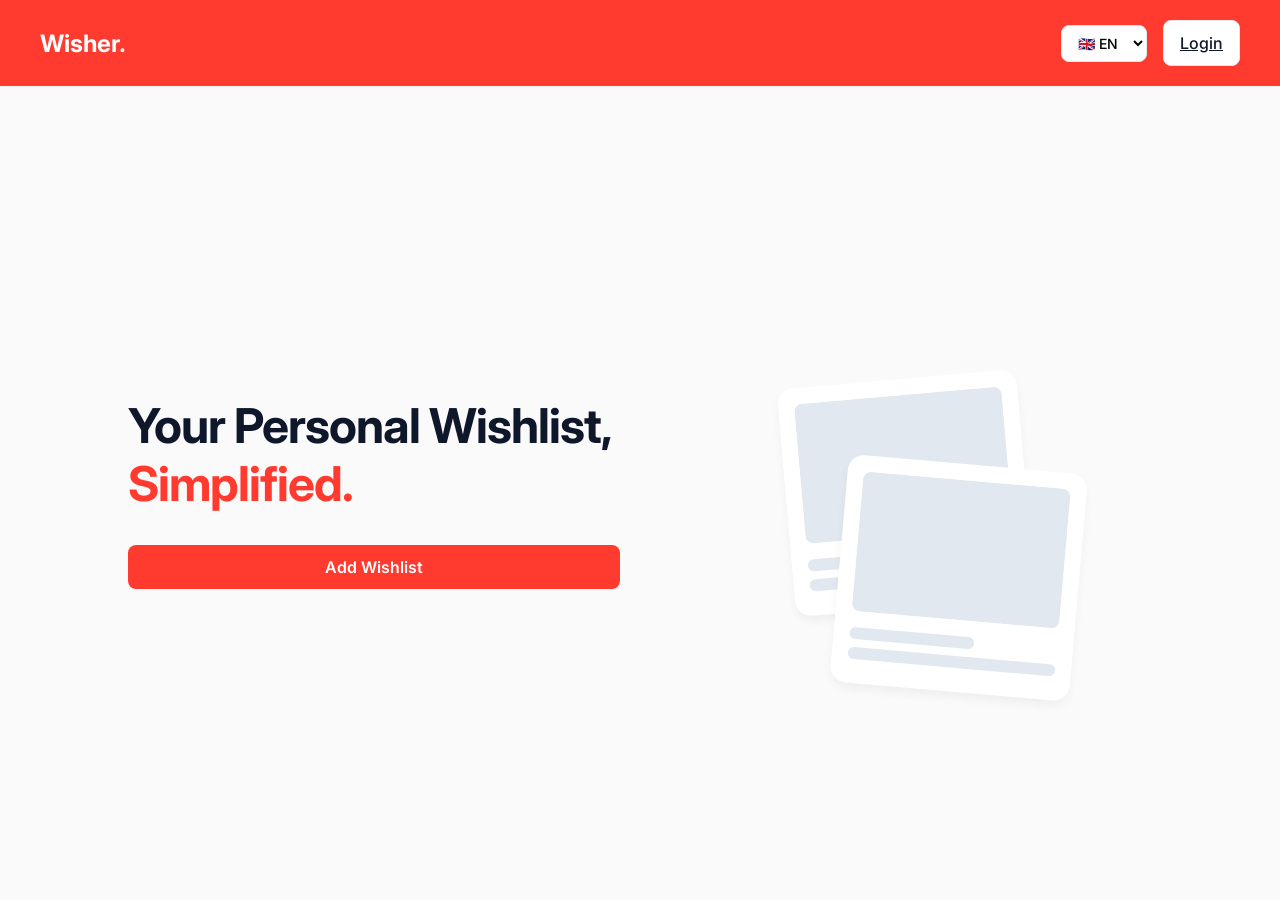
==== index.html @ 6ade24e8 "commit" ====
<!DOCTYPE html>
<html lang="en">
<head>
    <meta charset="UTF-8">
    <meta name="viewport" content="width=device-width, initial-scale=1.0">
    <title>Wisher - Your Personal Wishlist</title>
    <link rel="stylesheet" href="css/style.css">
    <link href="https://fonts.googleapis.com/css2?family=Inter:wght@400;500;600;700&display=swap" rel="stylesheet">
</head>
<body class="landing-body">
    <nav class="navbar main-navbar">
        <div class="brand">
            <h2 class="brand-text">Wisher<span class="dot">.</span></h2>
        </div>
        <div class="nav-actions">
            <select class="lang-select" onchange="changeLang(this.value)">
                <option value="en">🇬🇧 EN</option>
                <option value="id">🇮🇩 ID</option>
            </select>
            <a href="auth.html" class="secondary-btn login-nav-btn" data-i18n="login">Login</a>
        </div>
    </nav>

    <header class="hero">
        <div class="hero-content">
            <h1 data-i18n="hero_title">Your Personal Wishlist, <br><span class="highlight">Simplified.</span></h1>
            <button class="primary-btn cta-btn" onclick="handleCta()" data-i18n="add_wishlist">Add Wishlist</button>
        </div>
        <div class="hero-visual">
            <div class="mockup-card">
                <div class="mockup-img"></div>
                <div class="mockup-text">
                    <div class="line short"></div>
                    <div class="line long"></div>
                </div>
            </div>
            <div class="mockup-card float">
                <div class="mockup-img alt"></div>
                <div class="mockup-text">
                    <div class="line short"></div>
                    <div class="line long"></div>
                </div>
            </div>
        </div>
    </header>

    <script>
        const i18n = {
            en: {
                login: "Login",
                hero_title: "Your Personal Wishlist, <br><span class='highlight'>Simplified.</span>",
                add_wishlist: "Add Wishlist"
            },
            id: {
                login: "Masuk",
                hero_title: "Wishlist Personal Anda, <br><span class='highlight'>Lebih Mudah.</span>",
                add_wishlist: "Tambah Wishlist"
            }
        };

        function changeLang(lang) {
            localStorage.setItem('wisher_lang', lang);
            document.querySelector('.lang-select').value = lang;
            document.querySelectorAll('[data-i18n]').forEach(el => {
                const key = el.getAttribute('data-i18n');
                if (i18n[lang] && i18n[lang][key]) {
                    el.innerHTML = i18n[lang][key];
                }
            });
        }

        window.onload = () => {
            const savedLang = localStorage.getItem('wisher_lang') || 'en';
            changeLang(savedLang);
        };

        function handleCta() {
            if (localStorage.getItem('isLoggedIn') === 'true') {
                window.location.href = 'dashboard.html';
            } else {
                window.location.href = 'auth.html';
            }
        }
    </script>
</body>
</html>
---- css/style.css ----
/* --- VARIABLES & RESET --- */
:root {
    --bg-white: #ffffff;
    --bg-light: #fafafb;
    --primary-red: #ff3b30;
    --primary-red-hover: #d62d24;
    --text-dark: #0f172a;
    --text-gray: #64748b;
    --border-color: #e2e8f0;
    --shadow-sm: 0 1px 3px rgba(0,0,0,0.04);
    --shadow-md: 0 6px 12px -2px rgba(0,0,0,0.06);
    --shadow-hover: 0 12px 20px -4px rgba(255, 59, 48, 0.2);
    --transition: all 0.3s cubic-bezier(0.4, 0, 0.2, 1);
}

* {
    margin: 0;
    padding: 0;
    box-sizing: border-box;
    font-family: 'Inter', sans-serif;
}

body { background-color: var(--bg-light); color: var(--text-dark); display: flex; flex-direction: column; min-height: 100vh; }

/* --- NAVBAR (Landing) --- */
.main-navbar {
    display: flex;
    justify-content: space-between;
    align-items: center;
    padding: 20px 40px;
    background: var(--primary-red);
    border-bottom: none;
    box-shadow: var(--shadow-sm);
}
.main-navbar .brand-text { font-size: 24px; font-weight: 700; color: var(--bg-white); }
.main-navbar .brand-text .dot { color: #ffebee; }
.nav-actions { display: flex; align-items: center; gap: 16px; }

/* Language Select Setup */
.lang-select {
    padding: 8px 12px;
    border: 1px solid var(--border-color);
    border-radius: 8px;
    background: var(--bg-white);
    font-size: 14px;
    font-weight: 500;
    cursor: pointer;
    outline: none;
    transition: var(--transition);
}
.lang-select:hover { border-color: var(--text-gray); }

/* Buttons inside Red Navbar */
.login-nav-btn {
    background-color: var(--bg-white);
    color: var(--primary-red);
    border: 1px solid var(--bg-white);
}
.login-nav-btn:hover {
    background-color: transparent;
    color: var(--bg-white);
    border-color: var(--bg-white);
    box-shadow: none;
}

/* --- LANDING PAGE HERO --- */
.hero {
    flex: 1;
    display: flex;
    align-items: center;
    justify-content: space-between;
    padding: 60px 10%;
    gap: 40px;
}
.hero-content { flex: 1; max-width: 500px; }
.hero h1 { font-size: 48px; line-height: 1.2; margin-bottom: 32px; color: var(--text-dark); letter-spacing: -1px; }
.hero .highlight { color: var(--primary-red); }
.cta-btn { width: auto; padding: 14px 32px; font-size: 16px; }

.hero-visual {
    flex: 1;
    position: relative;
    display: flex;
    justify-content: center;
    align-items: center;
    height: 400px;
}
.mockup-card {
    background: var(--bg-white);
    padding: 16px;
    border-radius: 16px;
    box-shadow: var(--shadow-md);
    width: 240px;
    position: absolute;
    z-index: 2;
    transform: rotate(-5deg);
    transition: var(--transition);
}
.mockup-card:hover { transform: rotate(0) scale(1.05); z-index: 4; }
.mockup-card.float { z-index: 3; transform: rotate(5deg) translate(60px, 80px); }
.mockup-card.float:hover { transform: rotate(0) scale(1.05) translate(60px, 80px); z-index: 4; }
.mockup-img { width: 100%; height: 140px; border-radius: 8px; background: var(--border-color) url('https://images.unsplash.com/photo-1542291026-7eec264c27ff?w=400') center/cover; }
.mockup-img.alt { background-image: url('https://images.unsplash.com/photo-1505740420928-5e560c06d30e?w=400'); }
.mockup-text { margin-top: 16px; }
.mockup-text .line { height: 12px; border-radius: 6px; background: var(--border-color); margin-bottom: 8px; }
.mockup-text .line.short { width: 60%; }
.mockup-text .line.long { width: 100%; }

/* --- BUTTONS & INPUTS ALIGNMENT --- */
.primary-btn {
    width: 100%;
    padding: 12px 16px;
    background-color: var(--primary-red);
    color: var(--bg-white);
    border: none;
    border-radius: 8px;
    font-weight: 600;
    cursor: pointer;
    transition: var(--transition);
    display: flex;
    justify-content: center;
    align-items: center;
}
.primary-btn:hover { background-color: var(--primary-red-hover); transform: translateY(-2px); box-shadow: var(--shadow-hover); }

.secondary-btn {
    padding: 12px 16px;
    background-color: var(--bg-white);
    color: var(--text-dark);
    border: 1px solid var(--border-color);
    border-radius: 8px;
    font-weight: 500;
    cursor: pointer;
    transition: var(--transition);
    display: flex;
    justify-content: center;
    align-items: center;
}
.secondary-btn:hover { border-color: var(--primary-red); color: var(--primary-red); box-shadow: var(--shadow-sm); }

.input-group { margin-bottom: 16px; width: 100%; }
.input-group label { display: block; font-size: 14px; font-weight: 500; margin-bottom: 6px; color: var(--text-dark); }
.input-group input, .input-group select {
    width: 100%;
    padding: 12px;
    border: 1px solid var(--border-color);
    border-radius: 8px;
    outline: none;
    transition: var(--transition);
    background: var(--bg-white);
    font-size: 14px;
}
.input-group input:focus, .input-group select:focus { border-color: var(--primary-red); box-shadow: 0 0 0 3px rgba(255, 59, 48, 0.1); }
.input-row { display: flex; gap: 12px; align-items: flex-end; }

.password-wrapper { position: relative; display: flex; align-items: center; width: 100%; }
.password-wrapper input { padding-right: 40px; width: 100%; }
.toggle-password { position: absolute; right: 12px; cursor: pointer; color: var(--text-gray); display: flex; align-items: center; transition: var(--transition); }
.toggle-password:hover { color: var(--primary-red); }
.error-text { display: none; color: var(--primary-red); font-size: 12px; margin-top: 6px; }
.error-text.active { display: block; animation: fadeIn 0.3s ease; }

/* --- AUTH PAGES --- */
.auth-body { display: flex; justify-content: center; align-items: center; height: 100vh; position: relative; }
.lang-switcher-auth { position: absolute; top: 24px; right: 24px; }
.auth-container {
    background: var(--bg-white);
    padding: 40px;
    border-radius: 16px;
    box-shadow: var(--shadow-md);
    width: 100%;
    max-width: 400px;
    position: relative;
}
.auth-form { display: none; }
.auth-form.active { display: block; animation: fadeIn 0.4s ease forwards; }
@keyframes fadeIn { from { opacity: 0; transform: translateY(10px); } to { opacity: 1; transform: translateY(0); } }

.auth-header { text-align: center; margin-bottom: 24px; }
.auth-header h2 { font-size: 24px; color: var(--text-dark); }

.toggle-text { text-align: center; margin-top: 24px; font-size: 14px; color: var(--text-gray); }
.action-link { color: var(--primary-red); font-weight: 600; cursor: pointer; transition: var(--transition); text-decoration: none; }
.action-link:hover { color: var(--primary-red-hover); } /* Removed underline */

/* --- DASHBOARD LAYOUT --- */
.dashboard-body { display: flex; flex-direction: row; height: 100vh; overflow: hidden; }

/* Sidebar */
.sidebar {
    width: 260px;
    background-color: var(--bg-white);
    border-right: 1px solid var(--border-color);
    padding: 24px;
    display: flex;
    flex-direction: column;
}
.flex-grow { flex: 1; overflow-y: auto; }
.new-list-btn { margin-bottom: 30px; }
.menu-label { font-size: 12px; color: var(--text-gray); font-weight: 600; margin-bottom: 12px; letter-spacing: 0.5px; }
#wishlist-menu { list-style: none; }
#wishlist-menu li {
    padding: 10px 12px;
    margin-bottom: 8px;
    border-radius: 8px;
    color: var(--text-gray);
    cursor: pointer;
    font-weight: 500;
    transition: var(--transition);
}
#wishlist-menu li:hover { background-color: var(--bg-light); color: var(--text-dark); padding-left: 16px; }
#wishlist-menu li.active { background-color: rgba(255, 59, 48, 0.08); color: var(--primary-red); }

/* Sidebar Profile Dropdown */
.sidebar-profile {
    margin-top: auto;
    padding-top: 16px;
    border-top: 1px solid var(--border-color);
    position: relative;
}
.profile-trigger {
    display: flex;
    align-items: center;
    gap: 12px;
    cursor: pointer;
    padding: 8px;
    border-radius: 8px;
    transition: var(--transition);
}
.profile-trigger:hover { background: var(--bg-light); }
.profile-trigger img { width: 36px; height: 36px; border-radius: 50%; border: 2px solid transparent; }
.profile-name { font-weight: 600; font-size: 14px; color: var(--text-dark); overflow: hidden; text-overflow: ellipsis; }
.profile-dropdown {
    position: absolute;
    bottom: 100%;
    left: 0;
    width: 100%;
    background: var(--bg-white);
    border: 1px solid var(--border-color);
    border-radius: 8px;
    box-shadow: var(--shadow-md);
    margin-bottom: 8px;
    display: none;
    flex-direction: column;
    overflow: hidden;
    z-index: 10;
}
.profile-dropdown.show { display: flex; animation: fadeIn 0.2s ease; }
.profile-dropdown button {
    padding: 12px 16px;
    background: none;
    border: none;
    text-align: left;
    font-size: 14px;
    font-weight: 500;
    cursor: pointer;
    color: var(--text-dark);
    transition: var(--transition);
}
.profile-dropdown button:hover { background: var(--bg-light); }
.profile-dropdown button.text-red { color: var(--primary-red); }

/* Main Content */
.main-content {
    flex: 1;
    display: flex;
    flex-direction: column;
    background-color: var(--bg-light);
    overflow-y: auto;
}
.top-nav {
    display: flex;
    justify-content: space-between;
    align-items: center;
    padding: 24px 40px;
    background: var(--bg-light);
}

.board-actions { padding: 0 40px; display: flex; gap: 12px; margin-bottom: 24px; align-items: center; }

.board-content { padding: 0 40px 40px; }
.collection-title { font-size: 18px; margin-bottom: 16px; color: var(--text-dark); display: flex; align-items: center; justify-content: space-between; padding: 12px; border-radius: 8px; transition: var(--transition); }
.collection-title span { font-size: 14px; color: var(--text-gray); font-weight: 400; }

.empty-suggestion {
    width: 100%; padding: 40px; border: 2px dashed rgba(255, 59, 48, 0.5);
    background: rgba(255, 59, 48, 0.05); border-radius: 12px; text-align: center;
    color: rgba(15, 23, 42, 0.7); font-weight: 600; cursor: pointer; transition: var(--transition);
}
.empty-suggestion:hover { background: rgba(255, 59, 48, 0.1); border-color: var(--primary-red); color: var(--primary-red); }

/* Item Card */
.items-grid {
    display: grid;
    grid-template-columns: repeat(auto-fill, minmax(220px, 1fr));
    gap: 24px;
    margin-bottom: 32px;
    min-height: 100px; /* Allow drop area when empty */
}
.item-card {
    background: var(--bg-white); border-radius: 12px; overflow: hidden;
    box-shadow: var(--shadow-sm); transition: var(--transition);
    border: 1px solid var(--border-color); cursor: grab;
}
.item-card:active { cursor: grabbing; }
.item-card:hover { transform: translateY(-4px); box-shadow: var(--shadow-md); border-color: rgba(255, 59, 48, 0.3); }
.item-img { height: 160px; background-size: cover; background-position: center; background-color: var(--border-color); pointer-events: none; }
.item-details { padding: 16px; pointer-events: none; }
.item-details h4 { font-size: 16px; margin-bottom: 8px; color: var(--text-dark); }
.item-price { font-weight: 600; color: var(--primary-red); margin-bottom: 16px; }
.item-link { display: inline-block; font-size: 14px; color: var(--text-gray); text-decoration: none; font-weight: 500; transition: var(--transition); pointer-events: auto; }
.item-link:hover { color: var(--primary-red); }

/* Drag and Drop Visuals */
.dragging { opacity: 0.5; transform: scale(0.95); }
.drag-over-collection { background-color: rgba(255, 59, 48, 0.1); border: 2px dashed var(--primary-red); }
.drag-over-grid { border: 2px dashed var(--primary-red); border-radius: 12px; background: rgba(255, 59, 48, 0.05); }

/* --- MODALS --- */
.modal-overlay {
    position: fixed; top: 0; left: 0; right: 0; bottom: 0;
    background: rgba(15, 23, 42, 0.6); backdrop-filter: blur(4px);
    display: flex; justify-content: center; align-items: center;
    opacity: 0; pointer-events: none; transition: var(--transition); z-index: 1000;
}
.modal-overlay.active { opacity: 1; pointer-events: auto; }
.modal-content {
    background: var(--bg-white); width: 100%; max-width: 500px;
    border-radius: 16px; transform: translateY(20px) scale(0.95);
    transition: var(--transition); box-shadow: 0 20px 25px -5px rgba(0,0,0,0.1);
}
.collection-modal { max-width: 400px; }
.modal-overlay.active .modal-content { transform: translateY(0) scale(1); }
.modal-header { display: flex; justify-content: space-between; align-items: center; padding: 20px 24px; border-bottom: 1px solid var(--border-color); }
.close-btn { font-size: 24px; cursor: pointer; color: var(--text-gray); transition: var(--transition); line-height: 1; }
.close-btn:hover { color: var(--primary-red); transform: rotate(90deg); }
.modal-body { padding: 24px; max-height: 60vh; overflow-y: auto; }
.info-text { font-size: 13px; color: var(--text-gray); margin-bottom: 20px; line-height: 1.5; }
.modal-footer { padding: 20px 24px; border-top: 1px solid var(--border-color); }
.image-preview { width: 100%; height: 120px; object-fit: cover; border-radius: 8px; margin-bottom: 16px; border: 1px solid var(--border-color); }
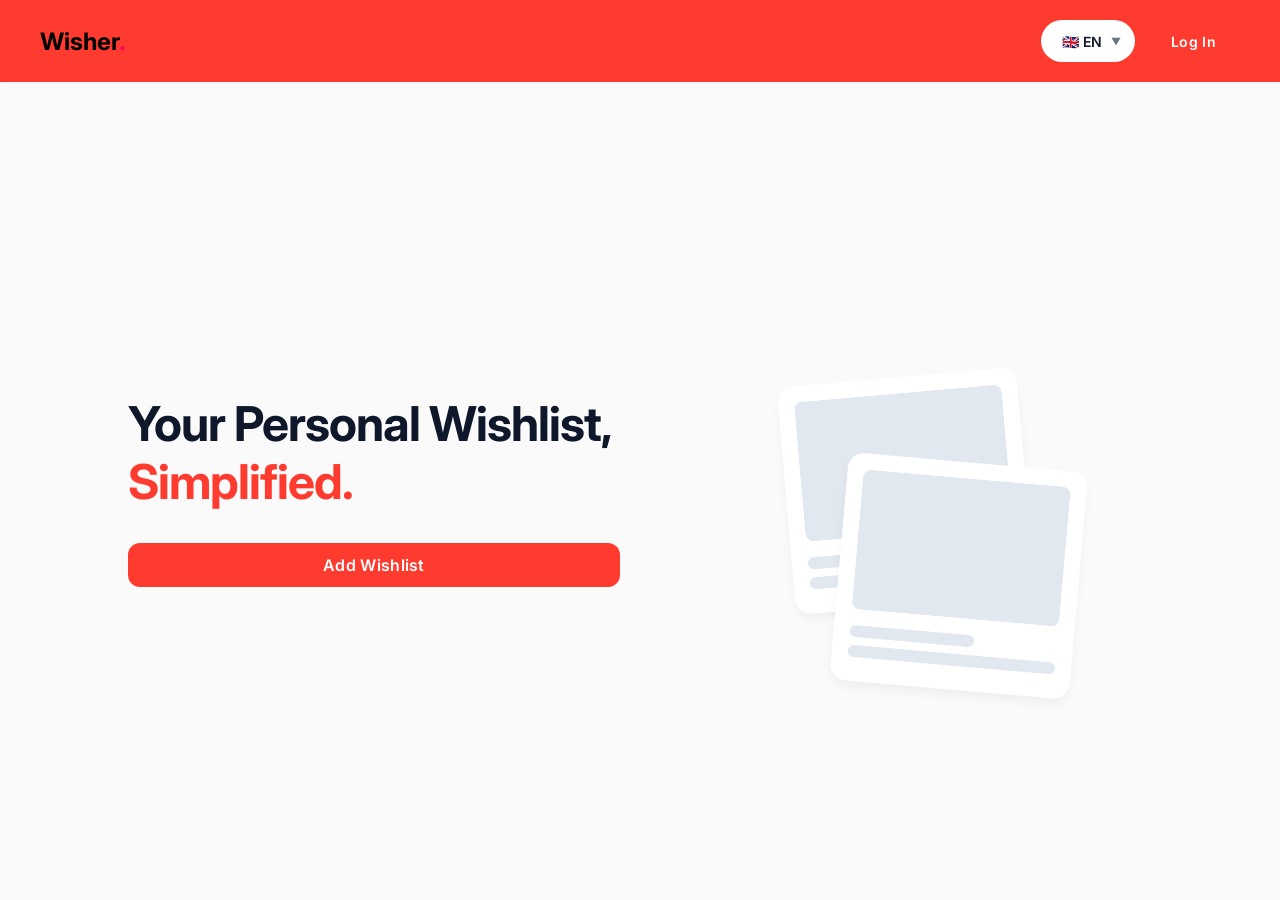
==== commit 3204eb4b: "commit" ====
--- a/index.html
+++ b/index.html
@@ -10,14 +10,16 @@
 <body class="landing-body">
     <nav class="navbar main-navbar">
         <div class="brand">
-            <h2 class="brand-text">Wisher<span class="dot">.</span></h2>
+            <h2 class="brand-text">Wisher<span class="dot highlight-dot">.</span></h2>
         </div>
         <div class="nav-actions">
-            <select class="lang-select" onchange="changeLang(this.value)">
-                <option value="en">🇬🇧 EN</option>
-                <option value="id">🇮🇩 ID</option>
-            </select>
-            <a href="auth.html" class="secondary-btn login-nav-btn" data-i18n="login">Login</a>
+            <div class="custom-select-wrapper">
+                <select class="lang-select" onchange="changeLang(this.value)">
+                    <option value="en">🇬🇧 EN</option>
+                    <option value="id">🇮🇩 ID</option>
+                </select>
+            </div>
+            <a href="auth.html" class="primary-btn login-nav-btn" data-i18n="login">Log In</a>
         </div>
     </nav>
 
@@ -47,7 +49,7 @@
     <script>
         const i18n = {
             en: {
-                login: "Login",
+                login: "Log In",
                 hero_title: "Your Personal Wishlist, <br><span class='highlight'>Simplified.</span>",
                 add_wishlist: "Add Wishlist"
             },
--- a/css/style.css
+++ b/css/style.css
@@ -22,6 +22,11 @@
 
 body { background-color: var(--bg-light); color: var(--text-dark); display: flex; flex-direction: column; min-height: 100vh; }
 
+/* Menghilangkan garis bawah pada semua elemen */
+button, a, .action-link, .item-link, .secondary-btn, .primary-btn { 
+    text-decoration: none !important; 
+}
+
 /* --- NAVBAR (Landing) --- */
 .main-navbar {
     display: flex;
@@ -32,69 +37,78 @@
     border-bottom: none;
     box-shadow: var(--shadow-sm);
 }
-.main-navbar .brand-text { font-size: 24px; font-weight: 700; color: var(--bg-white); }
-.main-navbar .brand-text .dot { color: #ffebee; }
-.nav-actions { display: flex; align-items: center; gap: 16px; }
-
-/* Language Select Setup */
+
+/* Kustomisasi Teks Visual Logo */
+.main-navbar .brand-text { font-size: 24px; font-weight: 700; color: #000000 !important; }
+.main-navbar .brand-text .highlight-dot { 
+    color: #ff0055 !important; /* Merah terang yang kontras */
+    text-shadow: 0 0 6px rgba(255, 0, 85, 0.5); 
+}
+
+/* Penyelarasan UI Button Navbar */
+.nav-actions { display: flex; align-items: center; gap: 12px; }
+
+.custom-select-wrapper {
+    position: relative;
+    display: inline-flex;
+}
+.lang-select, .login-nav-btn {
+    height: 42px;
+    padding: 0 20px;
+    border-radius: 50px; /* Sudut melengkung modern (pill shape) */
+    font-size: 14px;
+    font-weight: 600;
+    display: inline-flex;
+    align-items: center;
+    justify-content: center;
+    box-sizing: border-box;
+    transition: var(--transition);
+}
 .lang-select {
-    padding: 8px 12px;
-    border: 1px solid var(--border-color);
-    border-radius: 8px;
-    background: var(--bg-white);
-    font-size: 14px;
-    font-weight: 500;
+    appearance: none;
+    background-color: var(--bg-white);
+    border: 1px solid transparent;
+    color: var(--text-dark);
     cursor: pointer;
-    outline: none;
-    transition: var(--transition);
-}
-.lang-select:hover { border-color: var(--text-gray); }
-
-/* Buttons inside Red Navbar */
+    padding-right: 32px;
+}
+.custom-select-wrapper::after {
+    content: '▼';
+    font-size: 10px;
+    position: absolute;
+    right: 14px;
+    top: 50%;
+    transform: translateY(-50%);
+    pointer-events: none;
+    color: var(--text-gray);
+}
+.lang-select:hover { box-shadow: var(--shadow-sm); }
+
 .login-nav-btn {
+    background-color: var(--text-dark);
+    color: var(--bg-white);
+    border: 1px solid var(--text-dark);
+}
+.login-nav-btn:hover {
     background-color: var(--bg-white);
     color: var(--primary-red);
-    border: 1px solid var(--bg-white);
-}
-.login-nav-btn:hover {
-    background-color: transparent;
-    color: var(--bg-white);
     border-color: var(--bg-white);
-    box-shadow: none;
+    transform: translateY(-2px);
+    box-shadow: var(--shadow-md);
 }
 
 /* --- LANDING PAGE HERO --- */
-.hero {
-    flex: 1;
-    display: flex;
-    align-items: center;
-    justify-content: space-between;
-    padding: 60px 10%;
-    gap: 40px;
-}
+.hero { flex: 1; display: flex; align-items: center; justify-content: space-between; padding: 60px 10%; gap: 40px; }
 .hero-content { flex: 1; max-width: 500px; }
 .hero h1 { font-size: 48px; line-height: 1.2; margin-bottom: 32px; color: var(--text-dark); letter-spacing: -1px; }
 .hero .highlight { color: var(--primary-red); }
-.cta-btn { width: auto; padding: 14px 32px; font-size: 16px; }
-
-.hero-visual {
-    flex: 1;
-    position: relative;
-    display: flex;
-    justify-content: center;
-    align-items: center;
-    height: 400px;
-}
+.cta-btn { width: auto; font-size: 16px; padding: 14px 32px; }
+
+.hero-visual { flex: 1; position: relative; display: flex; justify-content: center; align-items: center; height: 400px; }
 .mockup-card {
-    background: var(--bg-white);
-    padding: 16px;
-    border-radius: 16px;
-    box-shadow: var(--shadow-md);
-    width: 240px;
-    position: absolute;
-    z-index: 2;
-    transform: rotate(-5deg);
-    transition: var(--transition);
+    background: var(--bg-white); padding: 16px; border-radius: 16px;
+    box-shadow: var(--shadow-md); width: 240px; position: absolute;
+    z-index: 2; transform: rotate(-5deg); transition: var(--transition);
 }
 .mockup-card:hover { transform: rotate(0) scale(1.05); z-index: 4; }
 .mockup-card.float { z-index: 3; transform: rotate(5deg) translate(60px, 80px); }
@@ -106,49 +120,25 @@
 .mockup-text .line.short { width: 60%; }
 .mockup-text .line.long { width: 100%; }
 
-/* --- BUTTONS & INPUTS ALIGNMENT --- */
-.primary-btn {
-    width: 100%;
-    padding: 12px 16px;
-    background-color: var(--primary-red);
-    color: var(--bg-white);
-    border: none;
-    border-radius: 8px;
-    font-weight: 600;
-    cursor: pointer;
-    transition: var(--transition);
-    display: flex;
-    justify-content: center;
-    align-items: center;
-}
+/* --- BUTTONS AESTHETICS --- */
+.primary-btn, .secondary-btn {
+    width: 100%; padding: 12px 24px; border-radius: 12px;
+    font-weight: 600; cursor: pointer; transition: var(--transition);
+    display: inline-flex; justify-content: center; align-items: center;
+    letter-spacing: 0.3px; border: none;
+}
+.primary-btn { background-color: var(--primary-red); color: var(--bg-white); }
 .primary-btn:hover { background-color: var(--primary-red-hover); transform: translateY(-2px); box-shadow: var(--shadow-hover); }
-
-.secondary-btn {
-    padding: 12px 16px;
-    background-color: var(--bg-white);
-    color: var(--text-dark);
-    border: 1px solid var(--border-color);
-    border-radius: 8px;
-    font-weight: 500;
-    cursor: pointer;
-    transition: var(--transition);
-    display: flex;
-    justify-content: center;
-    align-items: center;
-}
+.secondary-btn { background-color: var(--bg-white); color: var(--text-dark); border: 1px solid var(--border-color); }
 .secondary-btn:hover { border-color: var(--primary-red); color: var(--primary-red); box-shadow: var(--shadow-sm); }
 
+/* Auth & Input Styling */
 .input-group { margin-bottom: 16px; width: 100%; }
 .input-group label { display: block; font-size: 14px; font-weight: 500; margin-bottom: 6px; color: var(--text-dark); }
 .input-group input, .input-group select {
-    width: 100%;
-    padding: 12px;
-    border: 1px solid var(--border-color);
-    border-radius: 8px;
-    outline: none;
-    transition: var(--transition);
-    background: var(--bg-white);
-    font-size: 14px;
+    width: 100%; padding: 12px; border: 1px solid var(--border-color);
+    border-radius: 12px; outline: none; transition: var(--transition);
+    background: var(--bg-white); font-size: 14px;
 }
 .input-group input:focus, .input-group select:focus { border-color: var(--primary-red); box-shadow: 0 0 0 3px rgba(255, 59, 48, 0.1); }
 .input-row { display: flex; gap: 12px; align-items: flex-end; }
@@ -160,161 +150,83 @@
 .error-text { display: none; color: var(--primary-red); font-size: 12px; margin-top: 6px; }
 .error-text.active { display: block; animation: fadeIn 0.3s ease; }
 
-/* --- AUTH PAGES --- */
-.auth-body { display: flex; justify-content: center; align-items: center; height: 100vh; position: relative; }
-.lang-switcher-auth { position: absolute; top: 24px; right: 24px; }
-.auth-container {
-    background: var(--bg-white);
-    padding: 40px;
-    border-radius: 16px;
-    box-shadow: var(--shadow-md);
-    width: 100%;
-    max-width: 400px;
-    position: relative;
-}
-.auth-form { display: none; }
-.auth-form.active { display: block; animation: fadeIn 0.4s ease forwards; }
-@keyframes fadeIn { from { opacity: 0; transform: translateY(10px); } to { opacity: 1; transform: translateY(0); } }
-
-.auth-header { text-align: center; margin-bottom: 24px; }
-.auth-header h2 { font-size: 24px; color: var(--text-dark); }
-
-.toggle-text { text-align: center; margin-top: 24px; font-size: 14px; color: var(--text-gray); }
-.action-link { color: var(--primary-red); font-weight: 600; cursor: pointer; transition: var(--transition); text-decoration: none; }
-.action-link:hover { color: var(--primary-red-hover); } /* Removed underline */
-
 /* --- DASHBOARD LAYOUT --- */
 .dashboard-body { display: flex; flex-direction: row; height: 100vh; overflow: hidden; }
 
 /* Sidebar */
-.sidebar {
-    width: 260px;
-    background-color: var(--bg-white);
-    border-right: 1px solid var(--border-color);
-    padding: 24px;
-    display: flex;
-    flex-direction: column;
-}
-.flex-grow { flex: 1; overflow-y: auto; }
-.new-list-btn { margin-bottom: 30px; }
-.menu-label { font-size: 12px; color: var(--text-gray); font-weight: 600; margin-bottom: 12px; letter-spacing: 0.5px; }
-#wishlist-menu { list-style: none; }
-#wishlist-menu li {
-    padding: 10px 12px;
-    margin-bottom: 8px;
-    border-radius: 8px;
-    color: var(--text-gray);
-    cursor: pointer;
-    font-weight: 500;
-    transition: var(--transition);
-}
-#wishlist-menu li:hover { background-color: var(--bg-light); color: var(--text-dark); padding-left: 16px; }
-#wishlist-menu li.active { background-color: rgba(255, 59, 48, 0.08); color: var(--primary-red); }
+.sidebar { width: 260px; background-color: var(--bg-white); border-right: 1px solid var(--border-color); padding: 24px; display: flex; flex-direction: column; }
+.brand-text { font-size: 24px; font-weight: 700; color: var(--text-dark); }
+.brand-text .dot { color: var(--primary-red); }
+.flex-grow { flex: 1; overflow-y: auto; margin-top: 30px;}
 
 /* Sidebar Profile Dropdown */
-.sidebar-profile {
-    margin-top: auto;
-    padding-top: 16px;
-    border-top: 1px solid var(--border-color);
-    position: relative;
-}
-.profile-trigger {
-    display: flex;
-    align-items: center;
-    gap: 12px;
-    cursor: pointer;
-    padding: 8px;
-    border-radius: 8px;
-    transition: var(--transition);
-}
+.sidebar-profile { margin-top: auto; padding-top: 16px; border-top: 1px solid var(--border-color); position: relative; }
+.profile-trigger { display: flex; align-items: center; gap: 12px; cursor: pointer; padding: 8px; border-radius: 8px; transition: var(--transition); }
 .profile-trigger:hover { background: var(--bg-light); }
-.profile-trigger img { width: 36px; height: 36px; border-radius: 50%; border: 2px solid transparent; }
+.profile-trigger img { width: 36px; height: 36px; border-radius: 50%; border: 2px solid transparent; object-fit: cover; }
 .profile-name { font-weight: 600; font-size: 14px; color: var(--text-dark); overflow: hidden; text-overflow: ellipsis; }
 .profile-dropdown {
-    position: absolute;
-    bottom: 100%;
-    left: 0;
-    width: 100%;
-    background: var(--bg-white);
-    border: 1px solid var(--border-color);
-    border-radius: 8px;
-    box-shadow: var(--shadow-md);
-    margin-bottom: 8px;
-    display: none;
-    flex-direction: column;
-    overflow: hidden;
-    z-index: 10;
+    position: absolute; bottom: 100%; left: 0; width: 100%;
+    background: var(--bg-white); border: 1px solid var(--border-color); border-radius: 12px;
+    box-shadow: var(--shadow-md); margin-bottom: 8px; display: none; flex-direction: column; overflow: hidden; z-index: 10;
 }
 .profile-dropdown.show { display: flex; animation: fadeIn 0.2s ease; }
 .profile-dropdown button {
-    padding: 12px 16px;
-    background: none;
-    border: none;
-    text-align: left;
-    font-size: 14px;
-    font-weight: 500;
-    cursor: pointer;
-    color: var(--text-dark);
-    transition: var(--transition);
+    padding: 12px 16px; background: none; border: none; text-align: left;
+    font-size: 14px; font-weight: 500; cursor: pointer; color: var(--text-dark); transition: var(--transition);
 }
 .profile-dropdown button:hover { background: var(--bg-light); }
 .profile-dropdown button.text-red { color: var(--primary-red); }
 
 /* Main Content */
-.main-content {
-    flex: 1;
-    display: flex;
-    flex-direction: column;
-    background-color: var(--bg-light);
-    overflow-y: auto;
-}
-.top-nav {
-    display: flex;
-    justify-content: space-between;
-    align-items: center;
-    padding: 24px 40px;
-    background: var(--bg-light);
-}
-
+.main-content { flex: 1; display: flex; flex-direction: column; background-color: var(--bg-light); overflow-y: auto; }
+.top-nav { display: flex; justify-content: space-between; align-items: center; padding: 24px 40px; background: var(--bg-light); }
 .board-actions { padding: 0 40px; display: flex; gap: 12px; margin-bottom: 24px; align-items: center; }
-
 .board-content { padding: 0 40px 40px; }
-.collection-title { font-size: 18px; margin-bottom: 16px; color: var(--text-dark); display: flex; align-items: center; justify-content: space-between; padding: 12px; border-radius: 8px; transition: var(--transition); }
-.collection-title span { font-size: 14px; color: var(--text-gray); font-weight: 400; }
-
-.empty-suggestion {
-    width: 100%; padding: 40px; border: 2px dashed rgba(255, 59, 48, 0.5);
-    background: rgba(255, 59, 48, 0.05); border-radius: 12px; text-align: center;
-    color: rgba(15, 23, 42, 0.7); font-weight: 600; cursor: pointer; transition: var(--transition);
-}
-.empty-suggestion:hover { background: rgba(255, 59, 48, 0.1); border-color: var(--primary-red); color: var(--primary-red); }
-
-/* Item Card */
-.items-grid {
-    display: grid;
-    grid-template-columns: repeat(auto-fill, minmax(220px, 1fr));
-    gap: 24px;
-    margin-bottom: 32px;
-    min-height: 100px; /* Allow drop area when empty */
-}
+
+/* 50% Opacity Empty State */
+.empty-suggestion-50 {
+    width: 100%; padding: 40px; border: 2px dashed var(--text-gray); 
+    background: transparent; border-radius: 16px; text-align: center;
+    color: var(--text-dark); font-weight: 600; cursor: pointer; 
+    opacity: 0.5; transition: var(--transition);
+}
+.empty-suggestion-50:hover { opacity: 1; border-color: var(--primary-red); color: var(--primary-red); background: rgba(255, 59, 48, 0.05); }
+
+/* Dynamic Edit Icons */
+.edit-icon-btn {
+    position: absolute; top: 16px; right: 16px; background: var(--bg-white);
+    border: 1px solid var(--border-color); border-radius: 50%;
+    width: 34px; height: 34px; display: flex; justify-content: center; align-items: center;
+    cursor: pointer; transition: var(--transition); font-size: 14px; z-index: 10;
+}
+.edit-icon-btn:hover { color: var(--primary-red); border-color: var(--primary-red); box-shadow: var(--shadow-sm); transform: scale(1.05); }
+
+/* Grid Collections */
+.collections-grid { display: grid; grid-template-columns: repeat(auto-fill, minmax(280px, 1fr)); gap: 24px; }
+.collection-card {
+    background: var(--bg-white); border-radius: 16px; padding: 32px 24px;
+    box-shadow: var(--shadow-sm); border: 1px solid var(--border-color);
+    cursor: pointer; transition: var(--transition); display: flex;
+    flex-direction: column; align-items: center; text-align: center; gap: 8px; position: relative;
+}
+.collection-card:hover { transform: translateY(-4px); box-shadow: var(--shadow-md); border-color: var(--primary-red); }
+.collection-card h3 { font-size: 20px; color: var(--text-dark); margin: 0; }
+.collection-card p { font-size: 14px; color: var(--text-gray); margin: 0; font-weight: 500;}
+
+/* Items Grid */
+.items-grid { display: grid; grid-template-columns: repeat(auto-fill, minmax(240px, 1fr)); gap: 24px; }
 .item-card {
-    background: var(--bg-white); border-radius: 12px; overflow: hidden;
-    box-shadow: var(--shadow-sm); transition: var(--transition);
-    border: 1px solid var(--border-color); cursor: grab;
-}
-.item-card:active { cursor: grabbing; }
+    background: var(--bg-white); border-radius: 16px; overflow: hidden;
+    box-shadow: var(--shadow-sm); transition: var(--transition); border: 1px solid var(--border-color); position: relative;
+}
 .item-card:hover { transform: translateY(-4px); box-shadow: var(--shadow-md); border-color: rgba(255, 59, 48, 0.3); }
-.item-img { height: 160px; background-size: cover; background-position: center; background-color: var(--border-color); pointer-events: none; }
-.item-details { padding: 16px; pointer-events: none; }
-.item-details h4 { font-size: 16px; margin-bottom: 8px; color: var(--text-dark); }
-.item-price { font-weight: 600; color: var(--primary-red); margin-bottom: 16px; }
-.item-link { display: inline-block; font-size: 14px; color: var(--text-gray); text-decoration: none; font-weight: 500; transition: var(--transition); pointer-events: auto; }
+.item-img { height: 180px; background-size: cover; background-position: center; background-color: var(--border-color); }
+.item-details { padding: 20px; }
+.item-details h4 { font-size: 16px; margin-bottom: 8px; color: var(--text-dark); padding-right: 20px;}
+.item-price { font-weight: 700; color: var(--primary-red); margin-bottom: 16px; }
+.item-link { display: inline-block; font-size: 14px; color: var(--text-gray); font-weight: 600; transition: var(--transition); }
 .item-link:hover { color: var(--primary-red); }
-
-/* Drag and Drop Visuals */
-.dragging { opacity: 0.5; transform: scale(0.95); }
-.drag-over-collection { background-color: rgba(255, 59, 48, 0.1); border: 2px dashed var(--primary-red); }
-.drag-over-grid { border: 2px dashed var(--primary-red); border-radius: 12px; background: rgba(255, 59, 48, 0.05); }
 
 /* --- MODALS --- */
 .modal-overlay {
@@ -326,15 +238,15 @@
 .modal-overlay.active { opacity: 1; pointer-events: auto; }
 .modal-content {
     background: var(--bg-white); width: 100%; max-width: 500px;
-    border-radius: 16px; transform: translateY(20px) scale(0.95);
+    border-radius: 20px; transform: translateY(20px) scale(0.95);
     transition: var(--transition); box-shadow: 0 20px 25px -5px rgba(0,0,0,0.1);
 }
-.collection-modal { max-width: 400px; }
 .modal-overlay.active .modal-content { transform: translateY(0) scale(1); }
-.modal-header { display: flex; justify-content: space-between; align-items: center; padding: 20px 24px; border-bottom: 1px solid var(--border-color); }
+.modal-header { display: flex; justify-content: space-between; align-items: center; padding: 24px; border-bottom: 1px solid var(--border-color); }
+.modal-header h3 { font-size: 18px; color: var(--text-dark); }
 .close-btn { font-size: 24px; cursor: pointer; color: var(--text-gray); transition: var(--transition); line-height: 1; }
 .close-btn:hover { color: var(--primary-red); transform: rotate(90deg); }
-.modal-body { padding: 24px; max-height: 60vh; overflow-y: auto; }
+.modal-body { padding: 24px; max-height: 65vh; overflow-y: auto; }
 .info-text { font-size: 13px; color: var(--text-gray); margin-bottom: 20px; line-height: 1.5; }
 .modal-footer { padding: 20px 24px; border-top: 1px solid var(--border-color); }
-.image-preview { width: 100%; height: 120px; object-fit: cover; border-radius: 8px; margin-bottom: 16px; border: 1px solid var(--border-color); }+.image-preview { width: 100%; height: 120px; object-fit: cover; border-radius: 12px; margin-bottom: 16px; border: 1px solid var(--border-color); }
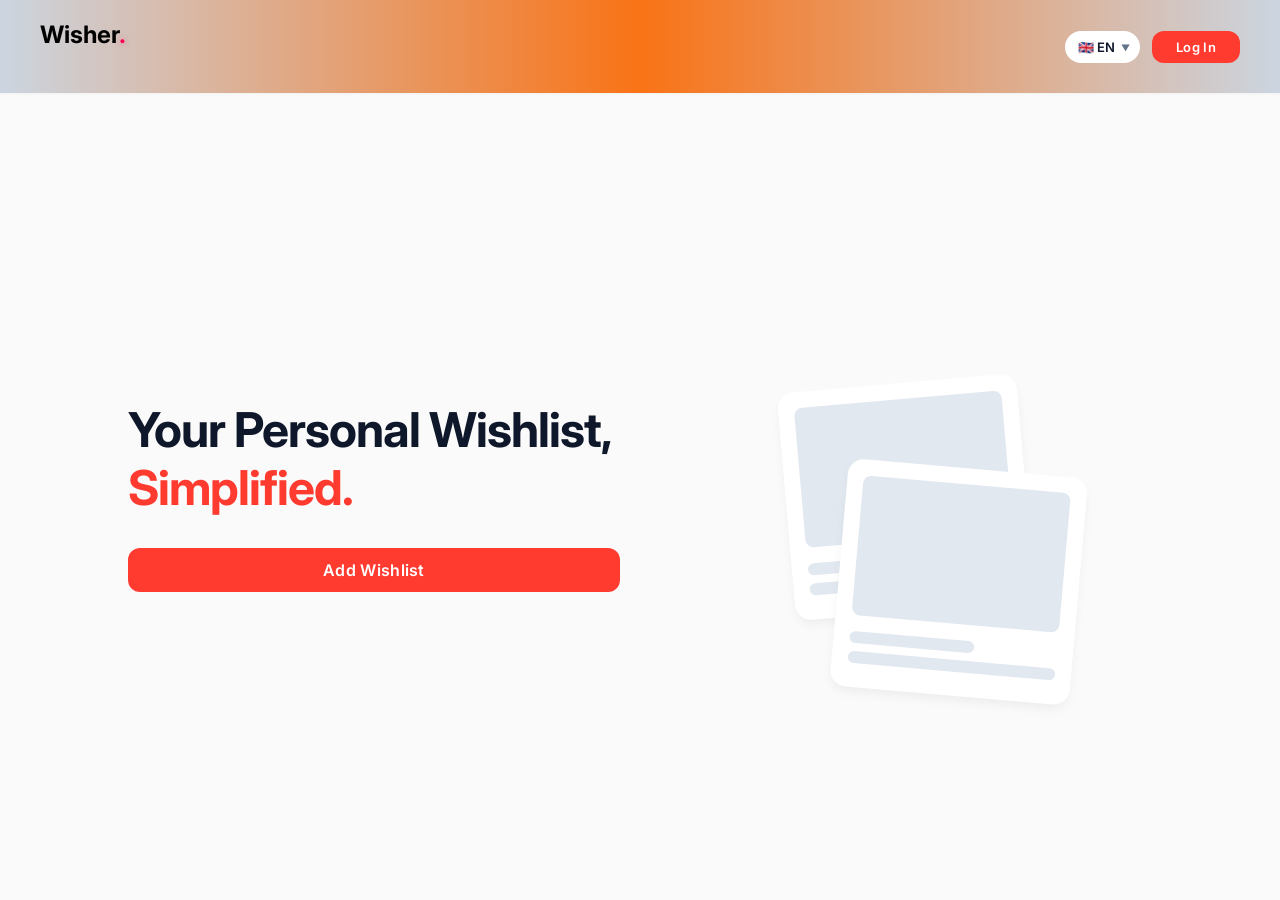
==== commit 669406ab: "commit" ====
--- a/index.html
+++ b/index.html
@@ -8,24 +8,26 @@
     <link href="https://fonts.googleapis.com/css2?family=Inter:wght@400;500;600;700&display=swap" rel="stylesheet">
 </head>
 <body class="landing-body">
-    <nav class="navbar main-navbar">
+    <!-- Penambahan class gradient-nav untuk estetika Silver-Orange-Silver -->
+    <nav class="navbar main-navbar gradient-nav">
         <div class="brand">
             <h2 class="brand-text">Wisher<span class="dot highlight-dot">.</span></h2>
         </div>
         <div class="nav-actions">
-            <div class="custom-select-wrapper">
-                <select class="lang-select" onchange="changeLang(this.value)">
+            <!-- Penyelarasan ukuran compact tombol bahasa -->
+            <div class="custom-select-wrapper compact">
+                <select class="lang-select compact" onchange="changeLang(this.value)">
                     <option value="en">🇬🇧 EN</option>
                     <option value="id">🇮🇩 ID</option>
                 </select>
             </div>
-            <a href="auth.html" class="primary-btn login-nav-btn" data-i18n="login">Log In</a>
+            <a href="auth.html" class="primary-btn login-nav-btn compact-btn" data-i18n="login">Log In</a>
         </div>
     </nav>
 
     <header class="hero">
         <div class="hero-content">
-            <h1 data-i18n="hero_title">Your Personal Wishlist, <br><span class="highlight">Simplified.</span></h1>
+            <h1 id="hero-title" data-i18n="hero_title">Your Personal Wishlist, <br><span class="highlight">Simplified.</span></h1>
             <button class="primary-btn cta-btn" onclick="handleCta()" data-i18n="add_wishlist">Add Wishlist</button>
         </div>
         <div class="hero-visual">
@@ -47,7 +49,7 @@
     </header>
 
     <script>
-        const i18n = {
+        const i18nLanding = {
             en: {
                 login: "Log In",
                 hero_title: "Your Personal Wishlist, <br><span class='highlight'>Simplified.</span>",
@@ -65,8 +67,8 @@
             document.querySelector('.lang-select').value = lang;
             document.querySelectorAll('[data-i18n]').forEach(el => {
                 const key = el.getAttribute('data-i18n');
-                if (i18n[lang] && i18n[lang][key]) {
-                    el.innerHTML = i18n[lang][key];
+                if (i18nLanding[lang] && i18nLanding[lang][key]) {
+                    el.innerHTML = i18nLanding[lang][key];
                 }
             });
         }
--- a/css/style.css
+++ b/css/style.css
@@ -13,86 +13,64 @@
     --transition: all 0.3s cubic-bezier(0.4, 0, 0.2, 1);
 }
 
-* {
-    margin: 0;
-    padding: 0;
-    box-sizing: border-box;
-    font-family: 'Inter', sans-serif;
-}
+* { margin: 0; padding: 0; box-sizing: border-box; font-family: 'Inter', sans-serif; }
 
 body { background-color: var(--bg-light); color: var(--text-dark); display: flex; flex-direction: column; min-height: 100vh; }
 
-/* Menghilangkan garis bawah pada semua elemen */
-button, a, .action-link, .item-link, .secondary-btn, .primary-btn { 
-    text-decoration: none !important; 
-}
-
-/* --- NAVBAR (Landing) --- */
+/* Menghilangkan garis bawah pada semua elemen klik */
+button, a, .action-link, .item-link, .secondary-btn, .primary-btn { text-decoration: none !important; }
+
+/* --- NAVBAR GRADIENT ESTETIK (Silver - Orange - Silver) --- */
+.gradient-nav {
+    background: linear-gradient(90deg, #cbd5e1 0%, #f97316 50%, #cbd5e1 100%) !important;
+}
+
 .main-navbar {
-    display: flex;
-    justify-content: space-between;
-    align-items: center;
-    padding: 20px 40px;
-    background: var(--primary-red);
-    border-bottom: none;
-    box-shadow: var(--shadow-sm);
+    display: flex; justify-content: space-between; align-items: center;
+    padding: 20px 40px; background: var(--primary-red); border-bottom: none; box-shadow: var(--shadow-sm);
 }
 
 /* Kustomisasi Teks Visual Logo */
 .main-navbar .brand-text { font-size: 24px; font-weight: 700; color: #000000 !important; }
-.main-navbar .brand-text .highlight-dot { 
-    color: #ff0055 !important; /* Merah terang yang kontras */
-    text-shadow: 0 0 6px rgba(255, 0, 85, 0.5); 
-}
-
-/* Penyelarasan UI Button Navbar */
+.main-navbar .brand-text .highlight-dot { color: #ff0055 !important; text-shadow: 0 0 6px rgba(255, 0, 85, 0.5); }
+
+/* Penyelarasan UI Button Navbar (Minimalis, Seragam, Sleek) */
 .nav-actions { display: flex; align-items: center; gap: 12px; }
 
-.custom-select-wrapper {
-    position: relative;
-    display: inline-flex;
-}
-.lang-select, .login-nav-btn {
-    height: 42px;
-    padding: 0 20px;
-    border-radius: 50px; /* Sudut melengkung modern (pill shape) */
-    font-size: 14px;
+.custom-select-wrapper { position: relative; display: inline-flex; }
+.custom-select-wrapper.compact::after {
+    content: '▼'; font-size: 9px; position: absolute; right: 10px; top: 50%;
+    transform: translateY(-50%); pointer-events: none; color: var(--text-gray);
+}
+
+.lang-select.compact, .compact-btn {
+    height: 32px; /* Ukuran kompak */
+    border-radius: 16px;
+    font-size: 13px;
     font-weight: 600;
     display: inline-flex;
     align-items: center;
     justify-content: center;
-    box-sizing: border-box;
     transition: var(--transition);
-}
-.lang-select {
+    border: 1px solid transparent;
+}
+.lang-select.compact {
+    padding: 0 24px 0 12px;
     appearance: none;
     background-color: var(--bg-white);
-    border: 1px solid transparent;
     color: var(--text-dark);
     cursor: pointer;
-    padding-right: 32px;
-}
-.custom-select-wrapper::after {
-    content: '▼';
-    font-size: 10px;
-    position: absolute;
-    right: 14px;
-    top: 50%;
-    transform: translateY(-50%);
-    pointer-events: none;
-    color: var(--text-gray);
-}
-.lang-select:hover { box-shadow: var(--shadow-sm); }
-
-.login-nav-btn {
+}
+.lang-select.compact:hover { box-shadow: var(--shadow-sm); border-color: var(--text-gray); }
+
+.compact-btn {
+    padding: 0 16px;
     background-color: var(--text-dark);
     color: var(--bg-white);
-    border: 1px solid var(--text-dark);
-}
-.login-nav-btn:hover {
+}
+.compact-btn:hover {
     background-color: var(--bg-white);
     color: var(--primary-red);
-    border-color: var(--bg-white);
     transform: translateY(-2px);
     box-shadow: var(--shadow-md);
 }
@@ -103,18 +81,12 @@
 .hero h1 { font-size: 48px; line-height: 1.2; margin-bottom: 32px; color: var(--text-dark); letter-spacing: -1px; }
 .hero .highlight { color: var(--primary-red); }
 .cta-btn { width: auto; font-size: 16px; padding: 14px 32px; }
-
 .hero-visual { flex: 1; position: relative; display: flex; justify-content: center; align-items: center; height: 400px; }
-.mockup-card {
-    background: var(--bg-white); padding: 16px; border-radius: 16px;
-    box-shadow: var(--shadow-md); width: 240px; position: absolute;
-    z-index: 2; transform: rotate(-5deg); transition: var(--transition);
-}
+.mockup-card { background: var(--bg-white); padding: 16px; border-radius: 16px; box-shadow: var(--shadow-md); width: 240px; position: absolute; z-index: 2; transform: rotate(-5deg); transition: var(--transition); }
 .mockup-card:hover { transform: rotate(0) scale(1.05); z-index: 4; }
 .mockup-card.float { z-index: 3; transform: rotate(5deg) translate(60px, 80px); }
 .mockup-card.float:hover { transform: rotate(0) scale(1.05) translate(60px, 80px); z-index: 4; }
-.mockup-img { width: 100%; height: 140px; border-radius: 8px; background: var(--border-color) url('https://images.unsplash.com/photo-1542291026-7eec264c27ff?w=400') center/cover; }
-.mockup-img.alt { background-image: url('https://images.unsplash.com/photo-1505740420928-5e560c06d30e?w=400'); }
+.mockup-img { width: 100%; height: 140px; border-radius: 8px; background: var(--border-color); }
 .mockup-text { margin-top: 16px; }
 .mockup-text .line { height: 12px; border-radius: 6px; background: var(--border-color); margin-bottom: 8px; }
 .mockup-text .line.short { width: 60%; }
@@ -137,12 +109,10 @@
 .input-group label { display: block; font-size: 14px; font-weight: 500; margin-bottom: 6px; color: var(--text-dark); }
 .input-group input, .input-group select {
     width: 100%; padding: 12px; border: 1px solid var(--border-color);
-    border-radius: 12px; outline: none; transition: var(--transition);
-    background: var(--bg-white); font-size: 14px;
+    border-radius: 12px; outline: none; transition: var(--transition); background: var(--bg-white); font-size: 14px;
 }
 .input-group input:focus, .input-group select:focus { border-color: var(--primary-red); box-shadow: 0 0 0 3px rgba(255, 59, 48, 0.1); }
 .input-row { display: flex; gap: 12px; align-items: flex-end; }
-
 .password-wrapper { position: relative; display: flex; align-items: center; width: 100%; }
 .password-wrapper input { padding-right: 40px; width: 100%; }
 .toggle-password { position: absolute; right: 12px; cursor: pointer; color: var(--text-gray); display: flex; align-items: center; transition: var(--transition); }
@@ -150,76 +120,110 @@
 .error-text { display: none; color: var(--primary-red); font-size: 12px; margin-top: 6px; }
 .error-text.active { display: block; animation: fadeIn 0.3s ease; }
 
-/* --- DASHBOARD LAYOUT --- */
+/* Auth Container */
+.auth-body { display: flex; justify-content: center; align-items: center; height: 100vh; position: relative; }
+.lang-switcher-auth { position: absolute; top: 24px; right: 24px; }
+.auth-container { background: var(--bg-white); padding: 40px; border-radius: 16px; box-shadow: var(--shadow-md); width: 100%; max-width: 400px; position: relative; }
+.auth-form { display: none; }
+.auth-form.active { display: block; animation: fadeIn 0.4s ease forwards; }
+@keyframes fadeIn { from { opacity: 0; transform: translateY(10px); } to { opacity: 1; transform: translateY(0); } }
+.auth-header { text-align: center; margin-bottom: 24px; }
+.auth-header h2 { font-size: 24px; color: var(--text-dark); }
+.toggle-text { text-align: center; margin-top: 24px; font-size: 14px; color: var(--text-gray); }
+.action-link { color: var(--primary-red); font-weight: 600; cursor: pointer; transition: var(--transition); }
+.action-link:hover { color: var(--primary-red-hover); }
+
+/* --- DASHBOARD LAYOUT & COLLAPSIBLE SIDEBAR --- */
 .dashboard-body { display: flex; flex-direction: row; height: 100vh; overflow: hidden; }
 
-/* Sidebar */
-.sidebar { width: 260px; background-color: var(--bg-white); border-right: 1px solid var(--border-color); padding: 24px; display: flex; flex-direction: column; }
+.sidebar {
+    width: 280px; background-color: var(--bg-white); border-right: 1px solid var(--border-color);
+    padding: 24px; display: flex; flex-direction: column; position: relative; transition: width 0.3s cubic-bezier(0.4, 0, 0.2, 1);
+    white-space: nowrap; z-index: 50;
+}
+.sidebar.collapsed { width: 72px; padding: 24px 16px; }
+.sidebar.collapsed .hide-on-collapse { display: none !important; }
+.sidebar.collapsed .show-on-collapse { display: block !important; text-align: center; }
+
+/* Toggle Button */
+.sidebar-toggle-btn {
+    position: absolute; right: -14px; top: 30px; width: 28px; height: 28px; border-radius: 50%;
+    background: var(--bg-white); border: 1px solid var(--border-color); box-shadow: var(--shadow-sm);
+    display: flex; justify-content: center; align-items: center; cursor: pointer; color: var(--text-gray);
+    transition: var(--transition); z-index: 100;
+}
+.sidebar-toggle-btn:hover { color: var(--primary-red); border-color: var(--primary-red); }
+.sidebar.collapsed .sidebar-toggle-btn { transform: rotate(180deg); }
+
+.brand { margin-bottom: 24px; }
 .brand-text { font-size: 24px; font-weight: 700; color: var(--text-dark); }
 .brand-text .dot { color: var(--primary-red); }
-.flex-grow { flex: 1; overflow-y: auto; margin-top: 30px;}
-
-/* Sidebar Profile Dropdown */
+.flex-grow { flex: 1; overflow-y: auto; }
+
+/* Sidebar Navigation Architecture */
+.menu-label { font-size: 12px; color: var(--text-gray); font-weight: 600; margin-bottom: 12px; letter-spacing: 0.5px; }
+#sidebar-collections { list-style: none; }
+.col-item-wrapper { margin-bottom: 8px; }
+.col-header {
+    display: flex; justify-content: space-between; align-items: center; padding: 10px 12px;
+    border-radius: 8px; cursor: pointer; font-weight: 600; color: var(--text-dark); transition: var(--transition);
+}
+.col-header:hover { background: var(--bg-light); }
+.col-header.active { background: rgba(255,59,48,0.08); color: var(--primary-red); }
+
+/* Minimalist Icon-based Actions */
+.action-icons { display: flex; gap: 4px; opacity: 0; transition: var(--transition); }
+.col-header:hover .action-icons, .wl-item:hover .action-icons { opacity: 1; }
+.icon-btn {
+    background: none; border: none; padding: 4px; border-radius: 6px;
+    color: var(--text-gray); display: flex; align-items: center; justify-content: center;
+    cursor: pointer; transition: var(--transition);
+}
+.icon-btn:hover { background: var(--bg-white); color: var(--primary-red); box-shadow: var(--shadow-sm); }
+.icon-btn.delete:hover { color: #dc2626; background: #fee2e2; }
+
+/* Dropdown Wishlist di Sidebar */
+.wl-list { list-style: none; padding-left: 24px; margin-top: 4px; display: none; }
+.wl-list.expanded { display: block; animation: fadeIn 0.3s ease; }
+.wl-item {
+    display: flex; justify-content: space-between; align-items: center; padding: 8px 12px;
+    border-radius: 8px; cursor: pointer; font-size: 13px; font-weight: 500; color: var(--text-gray); transition: var(--transition);
+}
+.wl-item:hover { background: var(--bg-light); color: var(--text-dark); }
+.wl-item.active { color: var(--primary-red); font-weight: 600; }
+
+/* Sidebar Profile */
 .sidebar-profile { margin-top: auto; padding-top: 16px; border-top: 1px solid var(--border-color); position: relative; }
 .profile-trigger { display: flex; align-items: center; gap: 12px; cursor: pointer; padding: 8px; border-radius: 8px; transition: var(--transition); }
+.sidebar.collapsed .profile-trigger { justify-content: center; padding: 8px 0; }
 .profile-trigger:hover { background: var(--bg-light); }
 .profile-trigger img { width: 36px; height: 36px; border-radius: 50%; border: 2px solid transparent; object-fit: cover; }
 .profile-name { font-weight: 600; font-size: 14px; color: var(--text-dark); overflow: hidden; text-overflow: ellipsis; }
 .profile-dropdown {
-    position: absolute; bottom: 100%; left: 0; width: 100%;
-    background: var(--bg-white); border: 1px solid var(--border-color); border-radius: 12px;
+    position: absolute; bottom: 100%; left: 0; width: 100%; background: var(--bg-white); border: 1px solid var(--border-color); border-radius: 12px;
     box-shadow: var(--shadow-md); margin-bottom: 8px; display: none; flex-direction: column; overflow: hidden; z-index: 10;
 }
 .profile-dropdown.show { display: flex; animation: fadeIn 0.2s ease; }
-.profile-dropdown button {
-    padding: 12px 16px; background: none; border: none; text-align: left;
-    font-size: 14px; font-weight: 500; cursor: pointer; color: var(--text-dark); transition: var(--transition);
-}
+.profile-dropdown button { padding: 12px 16px; background: none; border: none; text-align: left; font-size: 14px; font-weight: 500; cursor: pointer; color: var(--text-dark); transition: var(--transition); }
 .profile-dropdown button:hover { background: var(--bg-light); }
 .profile-dropdown button.text-red { color: var(--primary-red); }
 
 /* Main Content */
-.main-content { flex: 1; display: flex; flex-direction: column; background-color: var(--bg-light); overflow-y: auto; }
+.main-content { flex: 1; display: flex; flex-direction: column; background-color: var(--bg-light); overflow-y: auto; transition: width 0.3s ease; }
 .top-nav { display: flex; justify-content: space-between; align-items: center; padding: 24px 40px; background: var(--bg-light); }
 .board-actions { padding: 0 40px; display: flex; gap: 12px; margin-bottom: 24px; align-items: center; }
 .board-content { padding: 0 40px 40px; }
 
 /* 50% Opacity Empty State */
 .empty-suggestion-50 {
-    width: 100%; padding: 40px; border: 2px dashed var(--text-gray); 
-    background: transparent; border-radius: 16px; text-align: center;
-    color: var(--text-dark); font-weight: 600; cursor: pointer; 
-    opacity: 0.5; transition: var(--transition);
+    width: 100%; padding: 40px; border: 2px dashed var(--text-gray); background: transparent; border-radius: 16px; text-align: center;
+    color: var(--text-dark); font-weight: 600; cursor: pointer; opacity: 0.5; transition: var(--transition);
 }
 .empty-suggestion-50:hover { opacity: 1; border-color: var(--primary-red); color: var(--primary-red); background: rgba(255, 59, 48, 0.05); }
-
-/* Dynamic Edit Icons */
-.edit-icon-btn {
-    position: absolute; top: 16px; right: 16px; background: var(--bg-white);
-    border: 1px solid var(--border-color); border-radius: 50%;
-    width: 34px; height: 34px; display: flex; justify-content: center; align-items: center;
-    cursor: pointer; transition: var(--transition); font-size: 14px; z-index: 10;
-}
-.edit-icon-btn:hover { color: var(--primary-red); border-color: var(--primary-red); box-shadow: var(--shadow-sm); transform: scale(1.05); }
-
-/* Grid Collections */
-.collections-grid { display: grid; grid-template-columns: repeat(auto-fill, minmax(280px, 1fr)); gap: 24px; }
-.collection-card {
-    background: var(--bg-white); border-radius: 16px; padding: 32px 24px;
-    box-shadow: var(--shadow-sm); border: 1px solid var(--border-color);
-    cursor: pointer; transition: var(--transition); display: flex;
-    flex-direction: column; align-items: center; text-align: center; gap: 8px; position: relative;
-}
-.collection-card:hover { transform: translateY(-4px); box-shadow: var(--shadow-md); border-color: var(--primary-red); }
-.collection-card h3 { font-size: 20px; color: var(--text-dark); margin: 0; }
-.collection-card p { font-size: 14px; color: var(--text-gray); margin: 0; font-weight: 500;}
 
 /* Items Grid */
 .items-grid { display: grid; grid-template-columns: repeat(auto-fill, minmax(240px, 1fr)); gap: 24px; }
-.item-card {
-    background: var(--bg-white); border-radius: 16px; overflow: hidden;
-    box-shadow: var(--shadow-sm); transition: var(--transition); border: 1px solid var(--border-color); position: relative;
-}
+.item-card { background: var(--bg-white); border-radius: 16px; overflow: hidden; box-shadow: var(--shadow-sm); transition: var(--transition); border: 1px solid var(--border-color); position: relative; }
 .item-card:hover { transform: translateY(-4px); box-shadow: var(--shadow-md); border-color: rgba(255, 59, 48, 0.3); }
 .item-img { height: 180px; background-size: cover; background-position: center; background-color: var(--border-color); }
 .item-details { padding: 20px; }
@@ -228,19 +232,29 @@
 .item-link { display: inline-block; font-size: 14px; color: var(--text-gray); font-weight: 600; transition: var(--transition); }
 .item-link:hover { color: var(--primary-red); }
 
+/* Edit Icon on Card */
+.edit-icon-card {
+    position: absolute; top: 12px; right: 12px; width: 32px; height: 32px;
+    background: var(--bg-white); border: 1px solid var(--border-color); border-radius: 50%;
+    display: flex; justify-content: center; align-items: center; cursor: pointer;
+    color: var(--text-gray); transition: var(--transition); z-index: 10;
+}
+.edit-icon-card:hover { color: var(--primary-red); border-color: var(--primary-red); box-shadow: var(--shadow-sm); transform: scale(1.1); }
+.delete-icon-card {
+    position: absolute; top: 12px; right: 52px; width: 32px; height: 32px;
+    background: var(--bg-white); border: 1px solid var(--border-color); border-radius: 50%;
+    display: flex; justify-content: center; align-items: center; cursor: pointer;
+    color: var(--text-gray); transition: var(--transition); z-index: 10;
+}
+.delete-icon-card:hover { color: #dc2626; border-color: #dc2626; box-shadow: var(--shadow-sm); transform: scale(1.1); background: #fee2e2; }
+
 /* --- MODALS --- */
 .modal-overlay {
-    position: fixed; top: 0; left: 0; right: 0; bottom: 0;
-    background: rgba(15, 23, 42, 0.6); backdrop-filter: blur(4px);
-    display: flex; justify-content: center; align-items: center;
-    opacity: 0; pointer-events: none; transition: var(--transition); z-index: 1000;
+    position: fixed; top: 0; left: 0; right: 0; bottom: 0; background: rgba(15, 23, 42, 0.6); backdrop-filter: blur(4px);
+    display: flex; justify-content: center; align-items: center; opacity: 0; pointer-events: none; transition: var(--transition); z-index: 1000;
 }
 .modal-overlay.active { opacity: 1; pointer-events: auto; }
-.modal-content {
-    background: var(--bg-white); width: 100%; max-width: 500px;
-    border-radius: 20px; transform: translateY(20px) scale(0.95);
-    transition: var(--transition); box-shadow: 0 20px 25px -5px rgba(0,0,0,0.1);
-}
+.modal-content { background: var(--bg-white); width: 100%; max-width: 500px; border-radius: 20px; transform: translateY(20px) scale(0.95); transition: var(--transition); box-shadow: 0 20px 25px -5px rgba(0,0,0,0.1); }
 .modal-overlay.active .modal-content { transform: translateY(0) scale(1); }
 .modal-header { display: flex; justify-content: space-between; align-items: center; padding: 24px; border-bottom: 1px solid var(--border-color); }
 .modal-header h3 { font-size: 18px; color: var(--text-dark); }
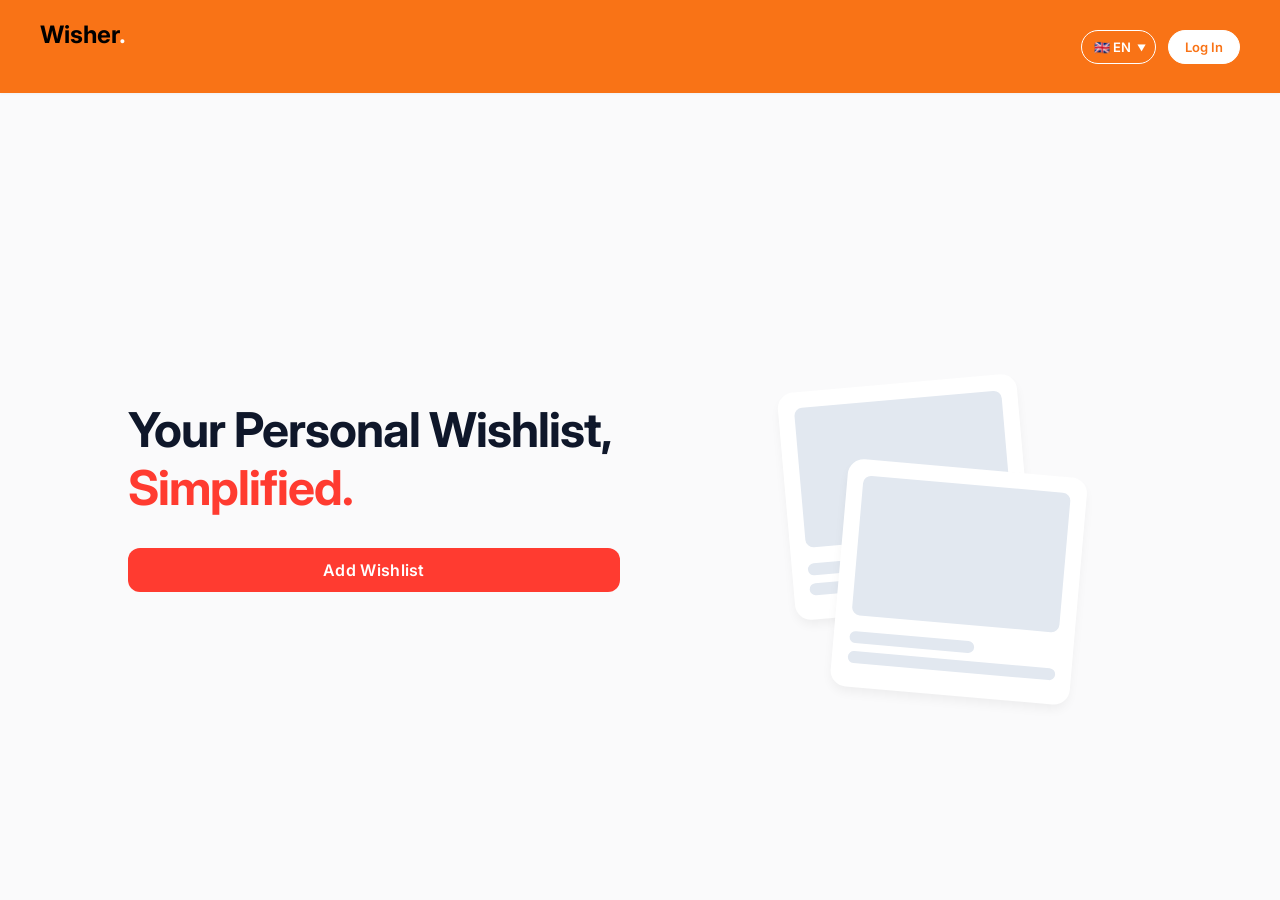
==== commit daaf8df9: "commit" ====
--- a/index.html
+++ b/index.html
@@ -4,24 +4,24 @@
     <meta charset="UTF-8">
     <meta name="viewport" content="width=device-width, initial-scale=1.0">
     <title>Wisher - Your Personal Wishlist</title>
+    <!-- Favicon Configuration -->
+    <link rel="icon" href="assets/wisher-logo.png">
     <link rel="stylesheet" href="css/style.css">
     <link href="https://fonts.googleapis.com/css2?family=Inter:wght@400;500;600;700&display=swap" rel="stylesheet">
 </head>
 <body class="landing-body">
-    <!-- Penambahan class gradient-nav untuk estetika Silver-Orange-Silver -->
-    <nav class="navbar main-navbar gradient-nav">
+    <nav class="navbar main-navbar">
         <div class="brand">
             <h2 class="brand-text">Wisher<span class="dot highlight-dot">.</span></h2>
         </div>
         <div class="nav-actions">
-            <!-- Penyelarasan ukuran compact tombol bahasa -->
             <div class="custom-select-wrapper compact">
                 <select class="lang-select compact" onchange="changeLang(this.value)">
                     <option value="en">🇬🇧 EN</option>
                     <option value="id">🇮🇩 ID</option>
                 </select>
             </div>
-            <a href="auth.html" class="primary-btn login-nav-btn compact-btn" data-i18n="login">Log In</a>
+            <a href="auth.html" class="compact-btn" data-i18n="login">Log In</a>
         </div>
     </nav>
 
@@ -48,6 +48,8 @@
         </div>
     </header>
 
+    <script src="js/storage.js"></script>
+    <script src="js/ui-handler.js"></script>
     <script>
         const i18nLanding = {
             en: {
@@ -63,23 +65,15 @@
         };
 
         function changeLang(lang) {
-            localStorage.setItem('wisher_lang', lang);
-            document.querySelector('.lang-select').value = lang;
-            document.querySelectorAll('[data-i18n]').forEach(el => {
-                const key = el.getAttribute('data-i18n');
-                if (i18nLanding[lang] && i18nLanding[lang][key]) {
-                    el.innerHTML = i18nLanding[lang][key];
-                }
-            });
+            UI.changeLang(lang, i18nLanding);
         }
 
         window.onload = () => {
-            const savedLang = localStorage.getItem('wisher_lang') || 'en';
-            changeLang(savedLang);
+            UI.changeLang(Storage.getLang(), i18nLanding);
         };
 
         function handleCta() {
-            if (localStorage.getItem('isLoggedIn') === 'true') {
+            if (Storage.isLoggedIn()) {
                 window.location.href = 'dashboard.html';
             } else {
                 window.location.href = 'auth.html';
--- a/css/style.css
+++ b/css/style.css
@@ -20,59 +20,61 @@
 /* Menghilangkan garis bawah pada semua elemen klik */
 button, a, .action-link, .item-link, .secondary-btn, .primary-btn { text-decoration: none !important; }
 
-/* --- NAVBAR GRADIENT ESTETIK (Silver - Orange - Silver) --- */
-.gradient-nav {
-    background: linear-gradient(90deg, #cbd5e1 0%, #f97316 50%, #cbd5e1 100%) !important;
-}
-
+/* --- NAVBAR & LOGO RE-COLORING --- */
 .main-navbar {
     display: flex; justify-content: space-between; align-items: center;
-    padding: 20px 40px; background: var(--primary-red); border-bottom: none; box-shadow: var(--shadow-sm);
-}
-
-/* Kustomisasi Teks Visual Logo */
+    padding: 20px 40px; 
+    background: #f97316 !important; /* Warna Latar Oranye Cerah */
+    border-bottom: none; box-shadow: var(--shadow-sm);
+}
+
 .main-navbar .brand-text { font-size: 24px; font-weight: 700; color: #000000 !important; }
-.main-navbar .brand-text .highlight-dot { color: #ff0055 !important; text-shadow: 0 0 6px rgba(255, 0, 85, 0.5); }
-
-/* Penyelarasan UI Button Navbar (Minimalis, Seragam, Sleek) */
+.main-navbar .brand-text .highlight-dot { 
+    color: #ffffff !important; /* Tanda titik menjadi Putih Bersih */
+    text-shadow: none; 
+}
+
+/* Penyelarasan UI Button Navbar (Minimalis, Seragam, High Contrast) */
 .nav-actions { display: flex; align-items: center; gap: 12px; }
-
 .custom-select-wrapper { position: relative; display: inline-flex; }
+
+/* Kustomisasi Panah Dropdown */
 .custom-select-wrapper.compact::after {
     content: '▼'; font-size: 9px; position: absolute; right: 10px; top: 50%;
-    transform: translateY(-50%); pointer-events: none; color: var(--text-gray);
-}
-
+    transform: translateY(-50%); pointer-events: none; 
+    color: var(--bg-white); /* Panah menjadi putih di area oranye */
+}
+
+/* Base style untuk tombol di dalam Navbar */
 .lang-select.compact, .compact-btn {
-    height: 32px; /* Ukuran kompak */
-    border-radius: 16px;
-    font-size: 13px;
-    font-weight: 600;
-    display: inline-flex;
-    align-items: center;
-    justify-content: center;
+    height: 34px; 
+    border-radius: 17px; 
+    font-size: 13px; font-weight: 600;
+    display: inline-flex; align-items: center; justify-content: center;
     transition: var(--transition);
-    border: 1px solid transparent;
-}
+    border: 1px solid var(--bg-white);
+}
+
+/* Styling Dropdown Bahasa di Navbar */
 .lang-select.compact {
-    padding: 0 24px 0 12px;
-    appearance: none;
+    padding: 0 24px 0 12px; appearance: none;
+    background-color: transparent; 
+    color: var(--bg-white);
+    cursor: pointer;
+}
+.lang-select.compact option { color: var(--text-dark); background: var(--bg-white); }
+.lang-select.compact:hover { background-color: rgba(255, 255, 255, 0.2); }
+
+/* Styling Tombol Log In di Navbar */
+.compact-btn {
+    padding: 0 16px; 
     background-color: var(--bg-white);
-    color: var(--text-dark);
-    cursor: pointer;
-}
-.lang-select.compact:hover { box-shadow: var(--shadow-sm); border-color: var(--text-gray); }
-
-.compact-btn {
-    padding: 0 16px;
-    background-color: var(--text-dark);
+    color: #f97316; /* Teks berwarna oranye */
+}
+.compact-btn:hover {
+    background-color: transparent; 
     color: var(--bg-white);
-}
-.compact-btn:hover {
-    background-color: var(--bg-white);
-    color: var(--primary-red);
-    transform: translateY(-2px);
-    box-shadow: var(--shadow-md);
+    box-shadow: none;
 }
 
 /* --- LANDING PAGE HERO --- */
@@ -173,7 +175,7 @@
 
 /* Minimalist Icon-based Actions */
 .action-icons { display: flex; gap: 4px; opacity: 0; transition: var(--transition); }
-.col-header:hover .action-icons, .wl-item:hover .action-icons { opacity: 1; }
+.col-header:hover .action-icons { opacity: 1; }
 .icon-btn {
     background: none; border: none; padding: 4px; border-radius: 6px;
     color: var(--text-gray); display: flex; align-items: center; justify-content: center;
@@ -181,16 +183,6 @@
 }
 .icon-btn:hover { background: var(--bg-white); color: var(--primary-red); box-shadow: var(--shadow-sm); }
 .icon-btn.delete:hover { color: #dc2626; background: #fee2e2; }
-
-/* Dropdown Wishlist di Sidebar */
-.wl-list { list-style: none; padding-left: 24px; margin-top: 4px; display: none; }
-.wl-list.expanded { display: block; animation: fadeIn 0.3s ease; }
-.wl-item {
-    display: flex; justify-content: space-between; align-items: center; padding: 8px 12px;
-    border-radius: 8px; cursor: pointer; font-size: 13px; font-weight: 500; color: var(--text-gray); transition: var(--transition);
-}
-.wl-item:hover { background: var(--bg-light); color: var(--text-dark); }
-.wl-item.active { color: var(--primary-red); font-weight: 600; }
 
 /* Sidebar Profile */
 .sidebar-profile { margin-top: auto; padding-top: 16px; border-top: 1px solid var(--border-color); position: relative; }
@@ -221,7 +213,19 @@
 }
 .empty-suggestion-50:hover { opacity: 1; border-color: var(--primary-red); color: var(--primary-red); background: rgba(255, 59, 48, 0.05); }
 
-/* Items Grid */
+/* Collections Grid (Dashboard) */
+.collections-grid { display: grid; grid-template-columns: repeat(auto-fill, minmax(280px, 1fr)); gap: 24px; }
+.collection-card {
+    background: var(--bg-white); border-radius: 16px; padding: 32px 24px;
+    box-shadow: var(--shadow-sm); border: 1px solid var(--border-color);
+    cursor: pointer; transition: var(--transition); display: flex;
+    flex-direction: column; align-items: center; text-align: center; gap: 8px; position: relative;
+}
+.collection-card:hover { transform: translateY(-4px); box-shadow: var(--shadow-md); border-color: var(--primary-red); }
+.collection-card h3 { font-size: 20px; color: var(--text-dark); margin: 0; }
+.collection-card p { font-size: 14px; color: var(--text-gray); margin: 0; font-weight: 500;}
+
+/* Items Grid (Collection) */
 .items-grid { display: grid; grid-template-columns: repeat(auto-fill, minmax(240px, 1fr)); gap: 24px; }
 .item-card { background: var(--bg-white); border-radius: 16px; overflow: hidden; box-shadow: var(--shadow-sm); transition: var(--transition); border: 1px solid var(--border-color); position: relative; }
 .item-card:hover { transform: translateY(-4px); box-shadow: var(--shadow-md); border-color: rgba(255, 59, 48, 0.3); }
@@ -232,7 +236,7 @@
 .item-link { display: inline-block; font-size: 14px; color: var(--text-gray); font-weight: 600; transition: var(--transition); }
 .item-link:hover { color: var(--primary-red); }
 
-/* Edit Icon on Card */
+/* Edit/Delete Icon on Card */
 .edit-icon-card {
     position: absolute; top: 12px; right: 12px; width: 32px; height: 32px;
     background: var(--bg-white); border: 1px solid var(--border-color); border-radius: 50%;
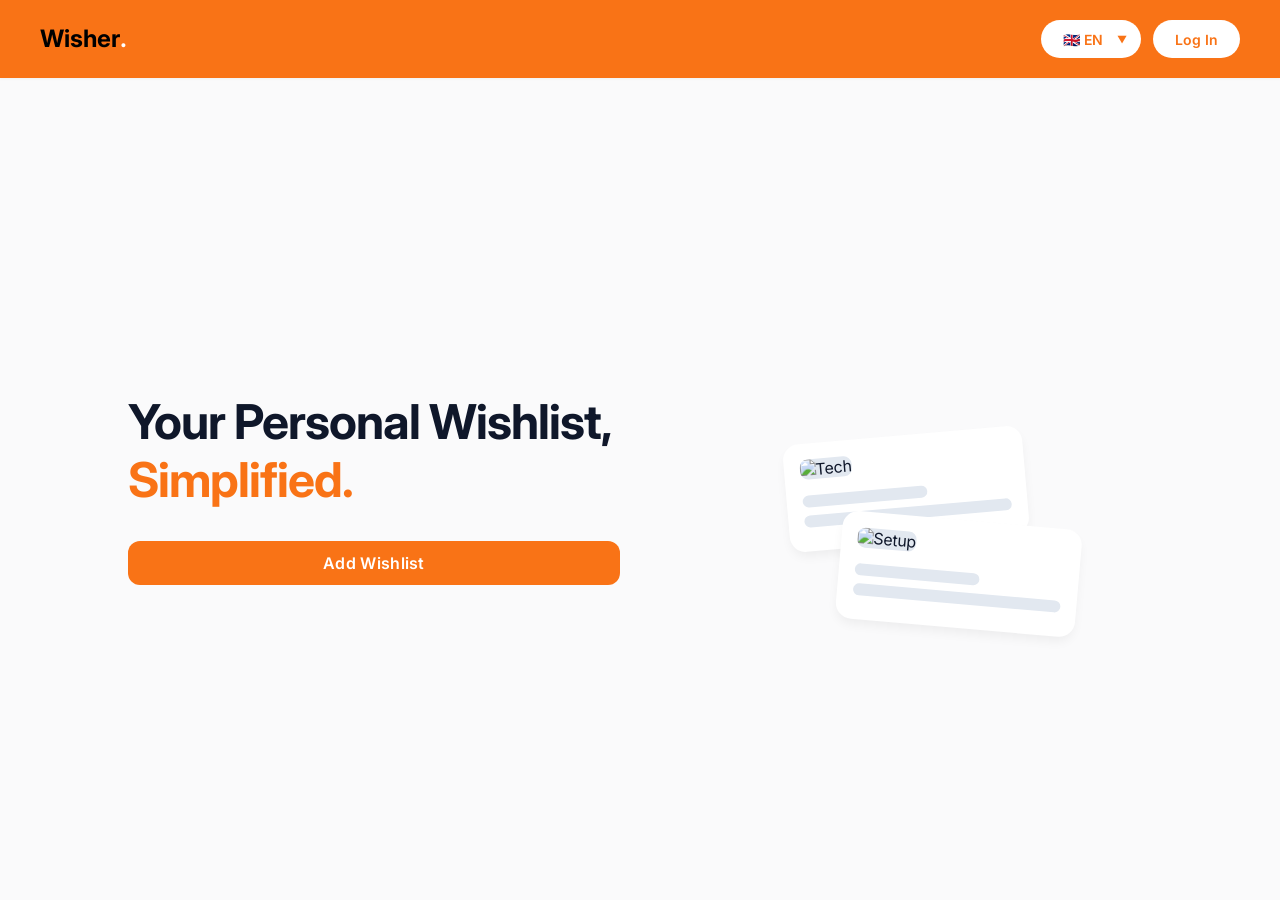
==== commit afb88756: "commit" ====
--- a/index.html
+++ b/index.html
@@ -5,23 +5,25 @@
     <meta name="viewport" content="width=device-width, initial-scale=1.0">
     <title>Wisher - Your Personal Wishlist</title>
     <!-- Favicon Configuration -->
-    <link rel="icon" href="assets/wisher-logo.png">
+    <link rel="icon" href="assets/mini-logo.png">
     <link rel="stylesheet" href="css/style.css">
     <link href="https://fonts.googleapis.com/css2?family=Inter:wght@400;500;600;700&display=swap" rel="stylesheet">
 </head>
 <body class="landing-body">
     <nav class="navbar main-navbar">
         <div class="brand">
+            <!-- Penyelarasan Vertikal & Tanda Titik Putih Bersih -->
             <h2 class="brand-text">Wisher<span class="dot highlight-dot">.</span></h2>
         </div>
         <div class="nav-actions">
-            <div class="custom-select-wrapper compact">
-                <select class="lang-select compact" onchange="changeLang(this.value)">
+            <!-- Penyelarasan Estetika Language & Login Button -->
+            <div class="custom-select-wrapper">
+                <select class="lang-select nav-btn" onchange="changeLang(this.value)">
                     <option value="en">🇬🇧 EN</option>
                     <option value="id">🇮🇩 ID</option>
                 </select>
             </div>
-            <a href="auth.html" class="compact-btn" data-i18n="login">Log In</a>
+            <a href="auth.html" class="nav-btn" data-i18n="login">Log In</a>
         </div>
     </nav>
 
@@ -32,14 +34,16 @@
         </div>
         <div class="hero-visual">
             <div class="mockup-card">
-                <div class="mockup-img"></div>
+                <!-- Re-link Aset Unsplash Valid Berkualitas -->
+                <img src="https://images.unsplash.com/photo-1498050108023-c5249f4df085?w=400&q=80" alt="Tech" class="mockup-img">
                 <div class="mockup-text">
                     <div class="line short"></div>
                     <div class="line long"></div>
                 </div>
             </div>
             <div class="mockup-card float">
-                <div class="mockup-img alt"></div>
+                <!-- Re-link Aset Unsplash Valid Berkualitas -->
+                <img src="https://images.unsplash.com/photo-1507925922893-873d0a44de21?w=400&q=80" alt="Setup" class="mockup-img">
                 <div class="mockup-text">
                     <div class="line short"></div>
                     <div class="line long"></div>
--- a/css/style.css
+++ b/css/style.css
@@ -2,14 +2,14 @@
 :root {
     --bg-white: #ffffff;
     --bg-light: #fafafb;
-    --primary-red: #ff3b30;
-    --primary-red-hover: #d62d24;
+    --primary-red: #f97316; /* Shade Oranye Vibrant & Bersih */
+    --primary-red-hover: #ea580c;
     --text-dark: #0f172a;
     --text-gray: #64748b;
     --border-color: #e2e8f0;
     --shadow-sm: 0 1px 3px rgba(0,0,0,0.04);
     --shadow-md: 0 6px 12px -2px rgba(0,0,0,0.06);
-    --shadow-hover: 0 12px 20px -4px rgba(255, 59, 48, 0.2);
+    --shadow-hover: 0 12px 20px -4px rgba(249, 115, 22, 0.2);
     --transition: all 0.3s cubic-bezier(0.4, 0, 0.2, 1);
 }
 
@@ -17,64 +17,78 @@
 
 body { background-color: var(--bg-light); color: var(--text-dark); display: flex; flex-direction: column; min-height: 100vh; }
 
-/* Menghilangkan garis bawah pada semua elemen klik */
+/* Menghilangkan garis bawah */
 button, a, .action-link, .item-link, .secondary-btn, .primary-btn { text-decoration: none !important; }
 
 /* --- NAVBAR & LOGO RE-COLORING --- */
 .main-navbar {
     display: flex; justify-content: space-between; align-items: center;
     padding: 20px 40px; 
-    background: #f97316 !important; /* Warna Latar Oranye Cerah */
+    background: var(--primary-red);
     border-bottom: none; box-shadow: var(--shadow-sm);
 }
 
-.main-navbar .brand-text { font-size: 24px; font-weight: 700; color: #000000 !important; }
+/* Penyelarasan Vertikal Logo Navbar */
+.brand { display: flex; align-items: center; margin: 0; }
+.main-navbar .brand-text { font-size: 24px; font-weight: 700; color: #000000 !important; display: flex; align-items: center; line-height: 1; margin: 0; }
 .main-navbar .brand-text .highlight-dot { 
     color: #ffffff !important; /* Tanda titik menjadi Putih Bersih */
     text-shadow: none; 
 }
 
-/* Penyelarasan UI Button Navbar (Minimalis, Seragam, High Contrast) */
+/* Penyelarasan UI Button Navbar (Minimalis, Seragam, Estetik) */
 .nav-actions { display: flex; align-items: center; gap: 12px; }
+
+/* Base class seragam untuk tombol Language dan Login di Navbar */
+.nav-btn {
+    height: 38px;
+    padding: 0 20px;
+    border-radius: 19px;
+    font-size: 14px;
+    font-weight: 600;
+    display: inline-flex;
+    align-items: center;
+    justify-content: center;
+    transition: var(--transition);
+    background-color: var(--bg-white);
+    color: var(--primary-red);
+    border: 2px solid transparent;
+    cursor: pointer;
+    outline: none;
+    box-sizing: border-box;
+    font-family: 'Inter', sans-serif;
+}
+.nav-btn:hover {
+    background-color: transparent;
+    color: var(--bg-white);
+    border-color: var(--bg-white);
+    transform: translateY(-2px);
+    box-shadow: 0 4px 6px rgba(0,0,0,0.1);
+}
+
+/* Kustomisasi Arrow Dropdown Bahasa */
 .custom-select-wrapper { position: relative; display: inline-flex; }
-
-/* Kustomisasi Panah Dropdown */
-.custom-select-wrapper.compact::after {
-    content: '▼'; font-size: 9px; position: absolute; right: 10px; top: 50%;
+.lang-select { appearance: none; padding-right: 36px; }
+.custom-select-wrapper::after {
+    content: '▼'; font-size: 10px; position: absolute; right: 14px; top: 50%;
     transform: translateY(-50%); pointer-events: none; 
-    color: var(--bg-white); /* Panah menjadi putih di area oranye */
-}
-
-/* Base style untuk tombol di dalam Navbar */
-.lang-select.compact, .compact-btn {
-    height: 34px; 
-    border-radius: 17px; 
-    font-size: 13px; font-weight: 600;
-    display: inline-flex; align-items: center; justify-content: center;
+    color: var(--primary-red);
     transition: var(--transition);
-    border: 1px solid var(--bg-white);
-}
-
-/* Styling Dropdown Bahasa di Navbar */
-.lang-select.compact {
-    padding: 0 24px 0 12px; appearance: none;
-    background-color: transparent; 
-    color: var(--bg-white);
-    cursor: pointer;
-}
-.lang-select.compact option { color: var(--text-dark); background: var(--bg-white); }
-.lang-select.compact:hover { background-color: rgba(255, 255, 255, 0.2); }
-
-/* Styling Tombol Log In di Navbar */
-.compact-btn {
-    padding: 0 16px; 
-    background-color: var(--bg-white);
-    color: #f97316; /* Teks berwarna oranye */
-}
-.compact-btn:hover {
-    background-color: transparent; 
-    color: var(--bg-white);
-    box-shadow: none;
+}
+.custom-select-wrapper:hover::after { color: var(--bg-white); }
+
+/* Warna Arrow Dropdown Kondisional untuk halaman non-landing (Dark Arrow) */
+.dark-arrow-wrapper::after { color: #000000 !important; }
+.dark-arrow-select {
+    border: 1px solid var(--border-color) !important;
+    color: var(--text-dark) !important;
+    background-color: var(--bg-white) !important;
+}
+.dark-arrow-select:hover {
+    border-color: var(--text-gray) !important;
+    color: var(--text-dark) !important;
+    transform: none !important;
+    box-shadow: var(--shadow-sm) !important;
 }
 
 /* --- LANDING PAGE HERO --- */
@@ -88,13 +102,13 @@
 .mockup-card:hover { transform: rotate(0) scale(1.05); z-index: 4; }
 .mockup-card.float { z-index: 3; transform: rotate(5deg) translate(60px, 80px); }
 .mockup-card.float:hover { transform: rotate(0) scale(1.05) translate(60px, 80px); z-index: 4; }
-.mockup-img { width: 100%; height: 140px; border-radius: 8px; background: var(--border-color); }
+.mockup-img { width: 100%; height: 140px; border-radius: 8px; background: var(--border-color); object-fit: cover; }
 .mockup-text { margin-top: 16px; }
 .mockup-text .line { height: 12px; border-radius: 6px; background: var(--border-color); margin-bottom: 8px; }
 .mockup-text .line.short { width: 60%; }
 .mockup-text .line.long { width: 100%; }
 
-/* --- BUTTONS AESTHETICS --- */
+/* --- BUTTONS AESTHETICS (TEMA MODERN) --- */
 .primary-btn, .secondary-btn {
     width: 100%; padding: 12px 24px; border-radius: 12px;
     font-weight: 600; cursor: pointer; transition: var(--transition);
@@ -113,7 +127,7 @@
     width: 100%; padding: 12px; border: 1px solid var(--border-color);
     border-radius: 12px; outline: none; transition: var(--transition); background: var(--bg-white); font-size: 14px;
 }
-.input-group input:focus, .input-group select:focus { border-color: var(--primary-red); box-shadow: 0 0 0 3px rgba(255, 59, 48, 0.1); }
+.input-group input:focus, .input-group select:focus { border-color: var(--primary-red); box-shadow: 0 0 0 3px rgba(249, 115, 22, 0.1); }
 .input-row { display: flex; gap: 12px; align-items: flex-end; }
 .password-wrapper { position: relative; display: flex; align-items: center; width: 100%; }
 .password-wrapper input { padding-right: 40px; width: 100%; }
@@ -147,7 +161,6 @@
 .sidebar.collapsed .hide-on-collapse { display: none !important; }
 .sidebar.collapsed .show-on-collapse { display: block !important; text-align: center; }
 
-/* Toggle Button */
 .sidebar-toggle-btn {
     position: absolute; right: -14px; top: 30px; width: 28px; height: 28px; border-radius: 50%;
     background: var(--bg-white); border: 1px solid var(--border-color); box-shadow: var(--shadow-sm);
@@ -157,12 +170,10 @@
 .sidebar-toggle-btn:hover { color: var(--primary-red); border-color: var(--primary-red); }
 .sidebar.collapsed .sidebar-toggle-btn { transform: rotate(180deg); }
 
-.brand { margin-bottom: 24px; }
-.brand-text { font-size: 24px; font-weight: 700; color: var(--text-dark); }
-.brand-text .dot { color: var(--primary-red); }
+.brand-icon { display: flex; align-items: center; justify-content: center; margin: 0; line-height: 1;}
 .flex-grow { flex: 1; overflow-y: auto; }
 
-/* Sidebar Navigation Architecture */
+/* Sidebar Navigation Architecture (Extendable Dropdown) */
 .menu-label { font-size: 12px; color: var(--text-gray); font-weight: 600; margin-bottom: 12px; letter-spacing: 0.5px; }
 #sidebar-collections { list-style: none; }
 .col-item-wrapper { margin-bottom: 8px; }
@@ -171,9 +182,9 @@
     border-radius: 8px; cursor: pointer; font-weight: 600; color: var(--text-dark); transition: var(--transition);
 }
 .col-header:hover { background: var(--bg-light); }
-.col-header.active { background: rgba(255,59,48,0.08); color: var(--primary-red); }
-
-/* Minimalist Icon-based Actions */
+.col-header.active { background: rgba(249, 115, 22, 0.08); color: var(--primary-red); }
+
+/* Minimalist Icon-based Actions Sidebar */
 .action-icons { display: flex; gap: 4px; opacity: 0; transition: var(--transition); }
 .col-header:hover .action-icons { opacity: 1; }
 .icon-btn {
@@ -183,6 +194,15 @@
 }
 .icon-btn:hover { background: var(--bg-white); color: var(--primary-red); box-shadow: var(--shadow-sm); }
 .icon-btn.delete:hover { color: #dc2626; background: #fee2e2; }
+
+/* Dropdown list sub-items */
+.wl-list { list-style: none; padding-left: 24px; margin-top: 4px; display: none; }
+.wl-list.expanded { display: block; animation: fadeIn 0.3s ease; }
+.wl-item {
+    display: flex; justify-content: space-between; align-items: center; padding: 8px 12px;
+    border-radius: 8px; font-size: 13px; font-weight: 500; color: var(--text-gray); transition: var(--transition);
+}
+.wl-item:hover { background: var(--bg-light); color: var(--text-dark); }
 
 /* Sidebar Profile */
 .sidebar-profile { margin-top: auto; padding-top: 16px; border-top: 1px solid var(--border-color); position: relative; }
@@ -211,24 +231,36 @@
     width: 100%; padding: 40px; border: 2px dashed var(--text-gray); background: transparent; border-radius: 16px; text-align: center;
     color: var(--text-dark); font-weight: 600; cursor: pointer; opacity: 0.5; transition: var(--transition);
 }
-.empty-suggestion-50:hover { opacity: 1; border-color: var(--primary-red); color: var(--primary-red); background: rgba(255, 59, 48, 0.05); }
-
-/* Collections Grid (Dashboard) */
+.empty-suggestion-50:hover { opacity: 1; border-color: var(--primary-red); color: var(--primary-red); background: rgba(249, 115, 22, 0.05); }
+
+/* Dynamic Photo Collage Dashboard Grid */
 .collections-grid { display: grid; grid-template-columns: repeat(auto-fill, minmax(280px, 1fr)); gap: 24px; }
 .collection-card {
-    background: var(--bg-white); border-radius: 16px; padding: 32px 24px;
+    background: var(--bg-white); border-radius: 16px; padding: 24px;
     box-shadow: var(--shadow-sm); border: 1px solid var(--border-color);
     cursor: pointer; transition: var(--transition); display: flex;
-    flex-direction: column; align-items: center; text-align: center; gap: 8px; position: relative;
+    flex-direction: column; text-align: center; position: relative;
 }
 .collection-card:hover { transform: translateY(-4px); box-shadow: var(--shadow-md); border-color: var(--primary-red); }
-.collection-card h3 { font-size: 20px; color: var(--text-dark); margin: 0; }
-.collection-card p { font-size: 14px; color: var(--text-gray); margin: 0; font-weight: 500;}
+.collection-card h3 { font-size: 18px; color: var(--text-dark); margin: 0 0 4px 0; }
+.collection-card p { font-size: 13px; color: var(--text-gray); margin: 0; font-weight: 500;}
+
+/* Dynamic Collage Grid Logic */
+.collection-card-collage {
+    width: 100%; height: 160px; border-radius: 12px; overflow: hidden;
+    display: grid; gap: 2px; margin-bottom: 16px; background: var(--border-color);
+}
+.collage-1 { grid-template-columns: 1fr; grid-template-rows: 1fr; }
+.collage-2 { grid-template-columns: 1fr 1fr; grid-template-rows: 1fr; }
+.collage-3 { grid-template-columns: 1fr 1fr; grid-template-rows: 1fr 1fr; }
+.collage-3 .img-0 { grid-row: span 2; }
+.collage-4 { grid-template-columns: 1fr 1fr; grid-template-rows: 1fr 1fr; }
+.collage-img { width: 100%; height: 100%; object-fit: cover; }
 
 /* Items Grid (Collection) */
 .items-grid { display: grid; grid-template-columns: repeat(auto-fill, minmax(240px, 1fr)); gap: 24px; }
 .item-card { background: var(--bg-white); border-radius: 16px; overflow: hidden; box-shadow: var(--shadow-sm); transition: var(--transition); border: 1px solid var(--border-color); position: relative; }
-.item-card:hover { transform: translateY(-4px); box-shadow: var(--shadow-md); border-color: rgba(255, 59, 48, 0.3); }
+.item-card:hover { transform: translateY(-4px); box-shadow: var(--shadow-md); border-color: rgba(249, 115, 22, 0.3); }
 .item-img { height: 180px; background-size: cover; background-position: center; background-color: var(--border-color); }
 .item-details { padding: 20px; }
 .item-details h4 { font-size: 16px; margin-bottom: 8px; color: var(--text-dark); padding-right: 20px;}
@@ -236,7 +268,7 @@
 .item-link { display: inline-block; font-size: 14px; color: var(--text-gray); font-weight: 600; transition: var(--transition); }
 .item-link:hover { color: var(--primary-red); }
 
-/* Edit/Delete Icon on Card */
+/* Minimalist Edit/Delete Icon on Card */
 .edit-icon-card {
     position: absolute; top: 12px; right: 12px; width: 32px; height: 32px;
     background: var(--bg-white); border: 1px solid var(--border-color); border-radius: 50%;
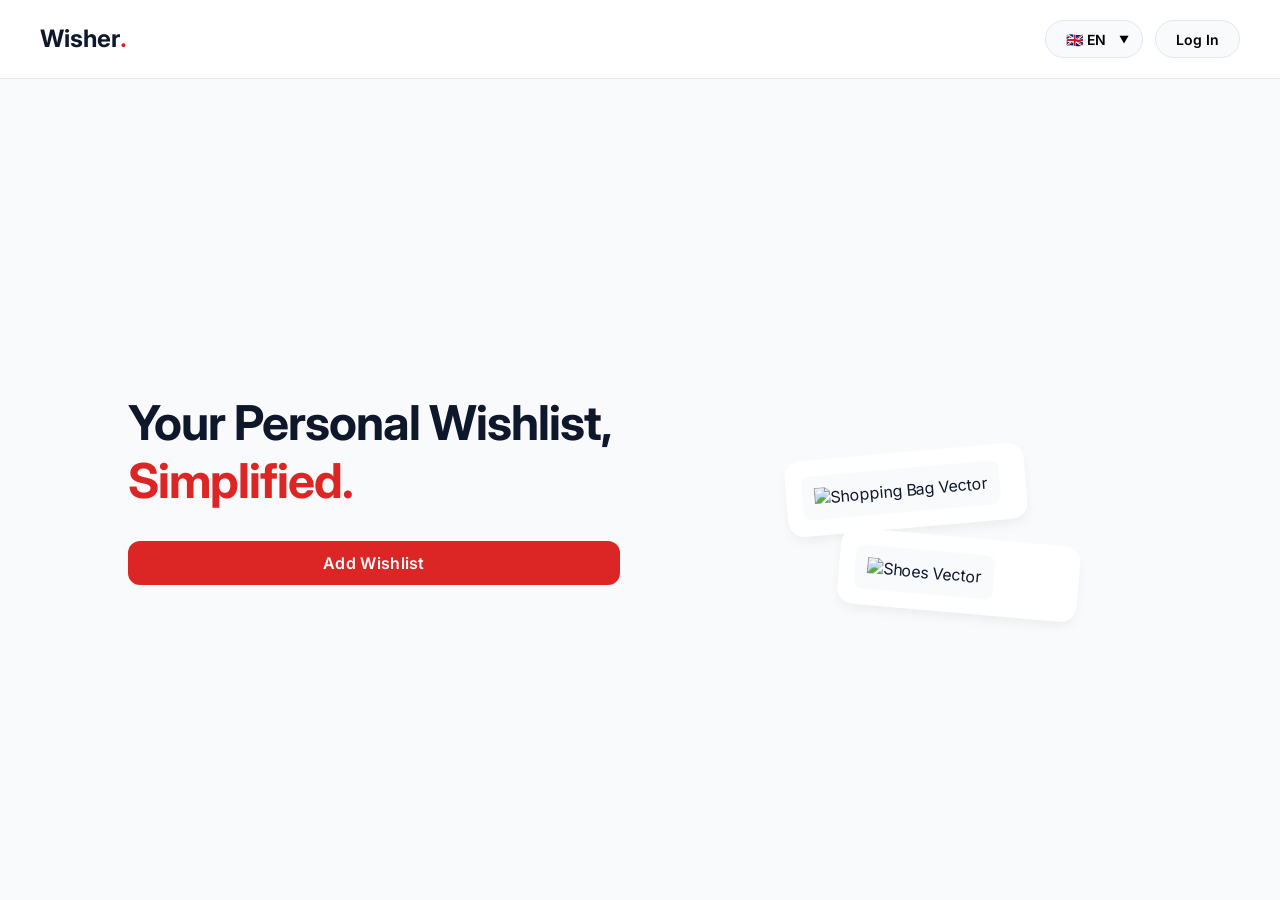
==== commit 13d4f2d3: "commit" ====
--- a/index.html
+++ b/index.html
@@ -4,7 +4,6 @@
     <meta charset="UTF-8">
     <meta name="viewport" content="width=device-width, initial-scale=1.0">
     <title>Wisher - Your Personal Wishlist</title>
-    <!-- Favicon Configuration -->
     <link rel="icon" href="assets/mini-logo.png">
     <link rel="stylesheet" href="css/style.css">
     <link href="https://fonts.googleapis.com/css2?family=Inter:wght@400;500;600;700&display=swap" rel="stylesheet">
@@ -12,11 +11,9 @@
 <body class="landing-body">
     <nav class="navbar main-navbar">
         <div class="brand">
-            <!-- Penyelarasan Vertikal & Tanda Titik Putih Bersih -->
             <h2 class="brand-text">Wisher<span class="dot highlight-dot">.</span></h2>
         </div>
         <div class="nav-actions">
-            <!-- Penyelarasan Estetika Language & Login Button -->
             <div class="custom-select-wrapper">
                 <select class="lang-select nav-btn" onchange="changeLang(this.value)">
                     <option value="en">🇬🇧 EN</option>
@@ -34,16 +31,15 @@
         </div>
         <div class="hero-visual">
             <div class="mockup-card">
-                <!-- Re-link Aset Unsplash Valid Berkualitas -->
-                <img src="https://images.unsplash.com/photo-1498050108023-c5249f4df085?w=400&q=80" alt="Tech" class="mockup-img">
+                <!-- Aset Vektor Tas Belanja & Sepatu Modern -->
+                <img src="https://cdn-icons-png.flaticon.com/512/2742/2742698.png" alt="Shopping Bag Vector" class="mockup-img">
                 <div class="mockup-text">
                     <div class="line short"></div>
                     <div class="line long"></div>
                 </div>
             </div>
             <div class="mockup-card float">
-                <!-- Re-link Aset Unsplash Valid Berkualitas -->
-                <img src="https://images.unsplash.com/photo-1507925922893-873d0a44de21?w=400&q=80" alt="Setup" class="mockup-img">
+                <img src="https://cdn-icons-png.flaticon.com/512/2589/2589903.png" alt="Shoes Vector" class="mockup-img">
                 <div class="mockup-text">
                     <div class="line short"></div>
                     <div class="line long"></div>
@@ -56,32 +52,14 @@
     <script src="js/ui-handler.js"></script>
     <script>
         const i18nLanding = {
-            en: {
-                login: "Log In",
-                hero_title: "Your Personal Wishlist, <br><span class='highlight'>Simplified.</span>",
-                add_wishlist: "Add Wishlist"
-            },
-            id: {
-                login: "Masuk",
-                hero_title: "Wishlist Personal Anda, <br><span class='highlight'>Lebih Mudah.</span>",
-                add_wishlist: "Tambah Wishlist"
-            }
+            en: { login: "Log In", hero_title: "Your Personal Wishlist, <br><span class='highlight'>Simplified.</span>", add_wishlist: "Add Wishlist" },
+            id: { login: "Masuk", hero_title: "Wishlist Personal Anda, <br><span class='highlight'>Lebih Mudah.</span>", add_wishlist: "Tambah Wishlist" }
         };
-
-        function changeLang(lang) {
-            UI.changeLang(lang, i18nLanding);
-        }
-
-        window.onload = () => {
-            UI.changeLang(Storage.getLang(), i18nLanding);
-        };
-
+        function changeLang(lang) { UI.changeLang(lang, i18nLanding); }
+        window.onload = () => { UI.changeLang(Storage.getLang(), i18nLanding); };
         function handleCta() {
-            if (Storage.isLoggedIn()) {
-                window.location.href = 'dashboard.html';
-            } else {
-                window.location.href = 'auth.html';
-            }
+            if (Storage.isLoggedIn()) { window.location.href = 'dashboard.html'; } 
+            else { window.location.href = 'auth.html'; }
         }
     </script>
 </body>
--- a/css/style.css
+++ b/css/style.css
@@ -1,15 +1,15 @@
 /* --- VARIABLES & RESET --- */
 :root {
     --bg-white: #ffffff;
-    --bg-light: #fafafb;
-    --primary-red: #f97316; /* Shade Oranye Vibrant & Bersih */
-    --primary-red-hover: #ea580c;
+    --bg-light: #f8fafc;
+    --primary-red: #dc2626; /* Merah Cerah Modern (Primary Red) */
+    --primary-red-hover: #b91c1c;
     --text-dark: #0f172a;
     --text-gray: #64748b;
     --border-color: #e2e8f0;
     --shadow-sm: 0 1px 3px rgba(0,0,0,0.04);
     --shadow-md: 0 6px 12px -2px rgba(0,0,0,0.06);
-    --shadow-hover: 0 12px 20px -4px rgba(249, 115, 22, 0.2);
+    --shadow-hover: 0 12px 20px -4px rgba(220, 38, 38, 0.2);
     --transition: all 0.3s cubic-bezier(0.4, 0, 0.2, 1);
 }
 
@@ -17,29 +17,25 @@
 
 body { background-color: var(--bg-light); color: var(--text-dark); display: flex; flex-direction: column; min-height: 100vh; }
 
-/* Menghilangkan garis bawah */
 button, a, .action-link, .item-link, .secondary-btn, .primary-btn { text-decoration: none !important; }
 
-/* --- NAVBAR & LOGO RE-COLORING --- */
+/* --- NAVBAR & LOGO --- */
 .main-navbar {
     display: flex; justify-content: space-between; align-items: center;
     padding: 20px 40px; 
-    background: var(--primary-red);
-    border-bottom: none; box-shadow: var(--shadow-sm);
-}
-
-/* Penyelarasan Vertikal Logo Navbar */
-.brand { display: flex; align-items: center; margin: 0; }
-.main-navbar .brand-text { font-size: 24px; font-weight: 700; color: #000000 !important; display: flex; align-items: center; line-height: 1; margin: 0; }
-.main-navbar .brand-text .highlight-dot { 
-    color: #ffffff !important; /* Tanda titik menjadi Putih Bersih */
-    text-shadow: none; 
-}
-
-/* Penyelarasan UI Button Navbar (Minimalis, Seragam, Estetik) */
+    background: var(--bg-white);
+    border-bottom: 1px solid var(--border-color);
+}
+
+.brand { display: flex; align-items: center; margin: 0; margin-bottom: 32px; /* Perbaikan Spacing Sidebar Header */ }
+.main-navbar .brand { margin-bottom: 0; }
+.brand-text { font-size: 24px; font-weight: 700; color: var(--text-dark) !important; display: flex; align-items: center; line-height: 1; margin: 0; }
+.brand-text .highlight-dot { color: var(--primary-red) !important; text-shadow: none; }
+.brand-icon { display: flex; align-items: center; justify-content: center; margin: 0; line-height: 1; font-size: 24px; font-weight: 700;}
+
+/* Penyelarasan UI Button Navbar (Teks Hitam Pekat) */
 .nav-actions { display: flex; align-items: center; gap: 12px; }
 
-/* Base class seragam untuk tombol Language dan Login di Navbar */
 .nav-btn {
     height: 38px;
     padding: 0 20px;
@@ -50,45 +46,27 @@
     align-items: center;
     justify-content: center;
     transition: var(--transition);
-    background-color: var(--bg-white);
-    color: var(--primary-red);
-    border: 2px solid transparent;
+    background-color: var(--bg-light);
+    color: #000000 !important; /* Teks Hitam Pekat */
+    border: 1px solid var(--border-color);
     cursor: pointer;
     outline: none;
     box-sizing: border-box;
-    font-family: 'Inter', sans-serif;
 }
 .nav-btn:hover {
-    background-color: transparent;
-    color: var(--bg-white);
-    border-color: var(--bg-white);
+    background-color: var(--bg-white);
+    border-color: var(--text-gray);
     transform: translateY(-2px);
-    box-shadow: 0 4px 6px rgba(0,0,0,0.1);
-}
-
-/* Kustomisasi Arrow Dropdown Bahasa */
+    box-shadow: var(--shadow-sm);
+}
+
 .custom-select-wrapper { position: relative; display: inline-flex; }
 .lang-select { appearance: none; padding-right: 36px; }
 .custom-select-wrapper::after {
     content: '▼'; font-size: 10px; position: absolute; right: 14px; top: 50%;
     transform: translateY(-50%); pointer-events: none; 
-    color: var(--primary-red);
+    color: #000000;
     transition: var(--transition);
-}
-.custom-select-wrapper:hover::after { color: var(--bg-white); }
-
-/* Warna Arrow Dropdown Kondisional untuk halaman non-landing (Dark Arrow) */
-.dark-arrow-wrapper::after { color: #000000 !important; }
-.dark-arrow-select {
-    border: 1px solid var(--border-color) !important;
-    color: var(--text-dark) !important;
-    background-color: var(--bg-white) !important;
-}
-.dark-arrow-select:hover {
-    border-color: var(--text-gray) !important;
-    color: var(--text-dark) !important;
-    transform: none !important;
-    box-shadow: var(--shadow-sm) !important;
 }
 
 /* --- LANDING PAGE HERO --- */
@@ -102,13 +80,9 @@
 .mockup-card:hover { transform: rotate(0) scale(1.05); z-index: 4; }
 .mockup-card.float { z-index: 3; transform: rotate(5deg) translate(60px, 80px); }
 .mockup-card.float:hover { transform: rotate(0) scale(1.05) translate(60px, 80px); z-index: 4; }
-.mockup-img { width: 100%; height: 140px; border-radius: 8px; background: var(--border-color); object-fit: cover; }
-.mockup-text { margin-top: 16px; }
-.mockup-text .line { height: 12px; border-radius: 6px; background: var(--border-color); margin-bottom: 8px; }
-.mockup-text .line.short { width: 60%; }
-.mockup-text .line.long { width: 100%; }
-
-/* --- BUTTONS AESTHETICS (TEMA MODERN) --- */
+.mockup-img { width: 100%; aspect-ratio: 1 / 1; border-radius: 8px; background: var(--bg-light); object-fit: contain; padding: 12px; } /* Vector styling */
+
+/* --- BUTTONS AESTHETICS --- */
 .primary-btn, .secondary-btn {
     width: 100%; padding: 12px 24px; border-radius: 12px;
     font-weight: 600; cursor: pointer; transition: var(--transition);
@@ -120,14 +94,14 @@
 .secondary-btn { background-color: var(--bg-white); color: var(--text-dark); border: 1px solid var(--border-color); }
 .secondary-btn:hover { border-color: var(--primary-red); color: var(--primary-red); box-shadow: var(--shadow-sm); }
 
-/* Auth & Input Styling */
+/* --- INPUT STYLING --- */
 .input-group { margin-bottom: 16px; width: 100%; }
 .input-group label { display: block; font-size: 14px; font-weight: 500; margin-bottom: 6px; color: var(--text-dark); }
 .input-group input, .input-group select {
     width: 100%; padding: 12px; border: 1px solid var(--border-color);
     border-radius: 12px; outline: none; transition: var(--transition); background: var(--bg-white); font-size: 14px;
 }
-.input-group input:focus, .input-group select:focus { border-color: var(--primary-red); box-shadow: 0 0 0 3px rgba(249, 115, 22, 0.1); }
+.input-group input:focus, .input-group select:focus { border-color: var(--primary-red); box-shadow: 0 0 0 3px rgba(220, 38, 38, 0.1); }
 .input-row { display: flex; gap: 12px; align-items: flex-end; }
 .password-wrapper { position: relative; display: flex; align-items: center; width: 100%; }
 .password-wrapper input { padding-right: 40px; width: 100%; }
@@ -136,19 +110,6 @@
 .error-text { display: none; color: var(--primary-red); font-size: 12px; margin-top: 6px; }
 .error-text.active { display: block; animation: fadeIn 0.3s ease; }
 
-/* Auth Container */
-.auth-body { display: flex; justify-content: center; align-items: center; height: 100vh; position: relative; }
-.lang-switcher-auth { position: absolute; top: 24px; right: 24px; }
-.auth-container { background: var(--bg-white); padding: 40px; border-radius: 16px; box-shadow: var(--shadow-md); width: 100%; max-width: 400px; position: relative; }
-.auth-form { display: none; }
-.auth-form.active { display: block; animation: fadeIn 0.4s ease forwards; }
-@keyframes fadeIn { from { opacity: 0; transform: translateY(10px); } to { opacity: 1; transform: translateY(0); } }
-.auth-header { text-align: center; margin-bottom: 24px; }
-.auth-header h2 { font-size: 24px; color: var(--text-dark); }
-.toggle-text { text-align: center; margin-top: 24px; font-size: 14px; color: var(--text-gray); }
-.action-link { color: var(--primary-red); font-weight: 600; cursor: pointer; transition: var(--transition); }
-.action-link:hover { color: var(--primary-red-hover); }
-
 /* --- DASHBOARD LAYOUT & COLLAPSIBLE SIDEBAR --- */
 .dashboard-body { display: flex; flex-direction: row; height: 100vh; overflow: hidden; }
 
@@ -160,6 +121,7 @@
 .sidebar.collapsed { width: 72px; padding: 24px 16px; }
 .sidebar.collapsed .hide-on-collapse { display: none !important; }
 .sidebar.collapsed .show-on-collapse { display: block !important; text-align: center; }
+.sidebar-actions { margin-bottom: 32px; } /* Perbaikan Spacing Sidebar */
 
 .sidebar-toggle-btn {
     position: absolute; right: -14px; top: 30px; width: 28px; height: 28px; border-radius: 50%;
@@ -170,10 +132,7 @@
 .sidebar-toggle-btn:hover { color: var(--primary-red); border-color: var(--primary-red); }
 .sidebar.collapsed .sidebar-toggle-btn { transform: rotate(180deg); }
 
-.brand-icon { display: flex; align-items: center; justify-content: center; margin: 0; line-height: 1;}
 .flex-grow { flex: 1; overflow-y: auto; }
-
-/* Sidebar Navigation Architecture (Extendable Dropdown) */
 .menu-label { font-size: 12px; color: var(--text-gray); font-weight: 600; margin-bottom: 12px; letter-spacing: 0.5px; }
 #sidebar-collections { list-style: none; }
 .col-item-wrapper { margin-bottom: 8px; }
@@ -182,9 +141,13 @@
     border-radius: 8px; cursor: pointer; font-weight: 600; color: var(--text-dark); transition: var(--transition);
 }
 .col-header:hover { background: var(--bg-light); }
-.col-header.active { background: rgba(249, 115, 22, 0.08); color: var(--primary-red); }
-
-/* Minimalist Icon-based Actions Sidebar */
+.col-header.active { background: rgba(220, 38, 38, 0.08); color: var(--primary-red); }
+
+/* Drag and Drop Visuals */
+.dragging { opacity: 0.5; transform: scale(0.98); }
+.drag-over { border: 2px dashed var(--primary-red) !important; background-color: rgba(220, 38, 38, 0.05) !important; }
+
+/* Minimalist Icon Actions */
 .action-icons { display: flex; gap: 4px; opacity: 0; transition: var(--transition); }
 .col-header:hover .action-icons { opacity: 1; }
 .icon-btn {
@@ -194,15 +157,6 @@
 }
 .icon-btn:hover { background: var(--bg-white); color: var(--primary-red); box-shadow: var(--shadow-sm); }
 .icon-btn.delete:hover { color: #dc2626; background: #fee2e2; }
-
-/* Dropdown list sub-items */
-.wl-list { list-style: none; padding-left: 24px; margin-top: 4px; display: none; }
-.wl-list.expanded { display: block; animation: fadeIn 0.3s ease; }
-.wl-item {
-    display: flex; justify-content: space-between; align-items: center; padding: 8px 12px;
-    border-radius: 8px; font-size: 13px; font-weight: 500; color: var(--text-gray); transition: var(--transition);
-}
-.wl-item:hover { background: var(--bg-light); color: var(--text-dark); }
 
 /* Sidebar Profile */
 .sidebar-profile { margin-top: auto; padding-top: 16px; border-top: 1px solid var(--border-color); position: relative; }
@@ -231,57 +185,49 @@
     width: 100%; padding: 40px; border: 2px dashed var(--text-gray); background: transparent; border-radius: 16px; text-align: center;
     color: var(--text-dark); font-weight: 600; cursor: pointer; opacity: 0.5; transition: var(--transition);
 }
-.empty-suggestion-50:hover { opacity: 1; border-color: var(--primary-red); color: var(--primary-red); background: rgba(249, 115, 22, 0.05); }
+.empty-suggestion-50:hover { opacity: 1; border-color: var(--primary-red); color: var(--primary-red); background: rgba(220, 38, 38, 0.05); }
 
 /* Dynamic Photo Collage Dashboard Grid */
 .collections-grid { display: grid; grid-template-columns: repeat(auto-fill, minmax(280px, 1fr)); gap: 24px; }
 .collection-card {
     background: var(--bg-white); border-radius: 16px; padding: 24px;
     box-shadow: var(--shadow-sm); border: 1px solid var(--border-color);
-    cursor: pointer; transition: var(--transition); display: flex;
+    cursor: grab; transition: var(--transition); display: flex;
     flex-direction: column; text-align: center; position: relative;
 }
+.collection-card:active { cursor: grabbing; }
 .collection-card:hover { transform: translateY(-4px); box-shadow: var(--shadow-md); border-color: var(--primary-red); }
 .collection-card h3 { font-size: 18px; color: var(--text-dark); margin: 0 0 4px 0; }
 .collection-card p { font-size: 13px; color: var(--text-gray); margin: 0; font-weight: 500;}
 
-/* Dynamic Collage Grid Logic */
+/* Dynamic Collage Grid Logic (1:1 Ratio handled inside grid) */
 .collection-card-collage {
-    width: 100%; height: 160px; border-radius: 12px; overflow: hidden;
-    display: grid; gap: 2px; margin-bottom: 16px; background: var(--border-color);
+    width: 100%; aspect-ratio: 1 / 1; border-radius: 12px; overflow: hidden;
+    display: grid; gap: 2px; margin-bottom: 16px; background: var(--bg-light);
 }
 .collage-1 { grid-template-columns: 1fr; grid-template-rows: 1fr; }
 .collage-2 { grid-template-columns: 1fr 1fr; grid-template-rows: 1fr; }
 .collage-3 { grid-template-columns: 1fr 1fr; grid-template-rows: 1fr 1fr; }
 .collage-3 .img-0 { grid-row: span 2; }
 .collage-4 { grid-template-columns: 1fr 1fr; grid-template-rows: 1fr 1fr; }
-.collage-img { width: 100%; height: 100%; object-fit: cover; }
+.collage-img { width: 100%; height: 100%; object-fit: cover; aspect-ratio: 1 / 1; }
 
 /* Items Grid (Collection) */
 .items-grid { display: grid; grid-template-columns: repeat(auto-fill, minmax(240px, 1fr)); gap: 24px; }
-.item-card { background: var(--bg-white); border-radius: 16px; overflow: hidden; box-shadow: var(--shadow-sm); transition: var(--transition); border: 1px solid var(--border-color); position: relative; }
-.item-card:hover { transform: translateY(-4px); box-shadow: var(--shadow-md); border-color: rgba(249, 115, 22, 0.3); }
-.item-img { height: 180px; background-size: cover; background-position: center; background-color: var(--border-color); }
+.item-card { background: var(--bg-white); border-radius: 16px; overflow: hidden; box-shadow: var(--shadow-sm); transition: var(--transition); border: 1px solid var(--border-color); position: relative; cursor: grab;}
+.item-card:active { cursor: grabbing; }
+.item-card:hover { transform: translateY(-4px); box-shadow: var(--shadow-md); border-color: rgba(220, 38, 38, 0.3); }
+.item-img { width: 100%; aspect-ratio: 1 / 1; background-size: cover; background-position: center; background-color: var(--bg-light); object-fit: cover; } /* Rasio 1:1 Ketat */
 .item-details { padding: 20px; }
 .item-details h4 { font-size: 16px; margin-bottom: 8px; color: var(--text-dark); padding-right: 20px;}
 .item-price { font-weight: 700; color: var(--primary-red); margin-bottom: 16px; }
 .item-link { display: inline-block; font-size: 14px; color: var(--text-gray); font-weight: 600; transition: var(--transition); }
 .item-link:hover { color: var(--primary-red); }
 
-/* Minimalist Edit/Delete Icon on Card */
-.edit-icon-card {
-    position: absolute; top: 12px; right: 12px; width: 32px; height: 32px;
-    background: var(--bg-white); border: 1px solid var(--border-color); border-radius: 50%;
-    display: flex; justify-content: center; align-items: center; cursor: pointer;
-    color: var(--text-gray); transition: var(--transition); z-index: 10;
-}
+/* Edit/Delete Icon on Card */
+.edit-icon-card { position: absolute; top: 12px; right: 12px; width: 32px; height: 32px; background: var(--bg-white); border: 1px solid var(--border-color); border-radius: 50%; display: flex; justify-content: center; align-items: center; cursor: pointer; color: var(--text-gray); transition: var(--transition); z-index: 10; }
 .edit-icon-card:hover { color: var(--primary-red); border-color: var(--primary-red); box-shadow: var(--shadow-sm); transform: scale(1.1); }
-.delete-icon-card {
-    position: absolute; top: 12px; right: 52px; width: 32px; height: 32px;
-    background: var(--bg-white); border: 1px solid var(--border-color); border-radius: 50%;
-    display: flex; justify-content: center; align-items: center; cursor: pointer;
-    color: var(--text-gray); transition: var(--transition); z-index: 10;
-}
+.delete-icon-card { position: absolute; top: 12px; right: 52px; width: 32px; height: 32px; background: var(--bg-white); border: 1px solid var(--border-color); border-radius: 50%; display: flex; justify-content: center; align-items: center; cursor: pointer; color: var(--text-gray); transition: var(--transition); z-index: 10; }
 .delete-icon-card:hover { color: #dc2626; border-color: #dc2626; box-shadow: var(--shadow-sm); transform: scale(1.1); background: #fee2e2; }
 
 /* --- MODALS --- */
@@ -299,4 +245,4 @@
 .modal-body { padding: 24px; max-height: 65vh; overflow-y: auto; }
 .info-text { font-size: 13px; color: var(--text-gray); margin-bottom: 20px; line-height: 1.5; }
 .modal-footer { padding: 20px 24px; border-top: 1px solid var(--border-color); }
-.image-preview { width: 100%; height: 120px; object-fit: cover; border-radius: 12px; margin-bottom: 16px; border: 1px solid var(--border-color); }+.image-preview { width: 100%; aspect-ratio: 1 / 1; object-fit: cover; border-radius: 12px; margin-bottom: 16px; border: 1px solid var(--border-color); background: var(--bg-light); }
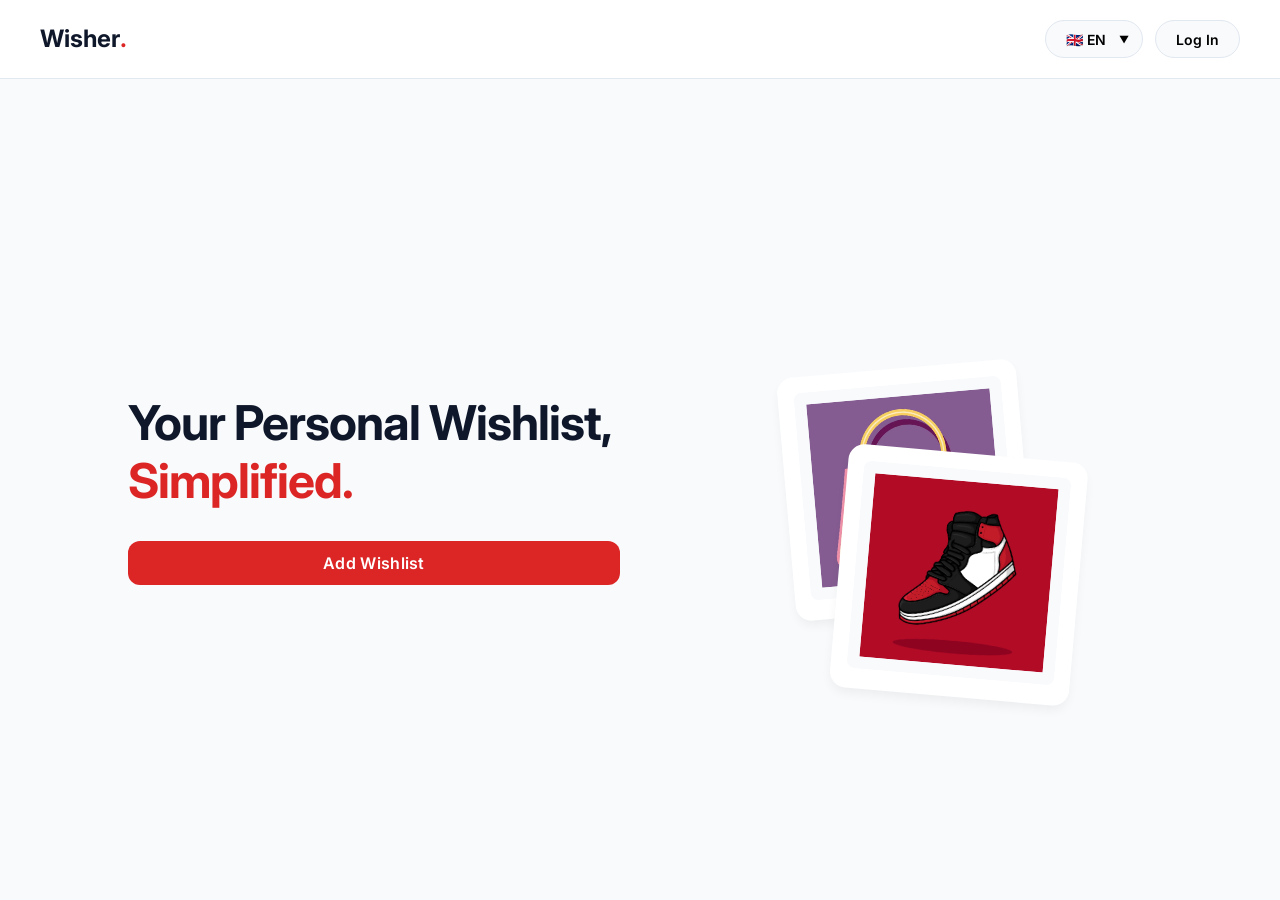
==== commit 74459cef: "commit" ====
--- a/index.html
+++ b/index.html
@@ -4,6 +4,7 @@
     <meta charset="UTF-8">
     <meta name="viewport" content="width=device-width, initial-scale=1.0">
     <title>Wisher - Your Personal Wishlist</title>
+    <!-- Favicon Configuration -->
     <link rel="icon" href="assets/mini-logo.png">
     <link rel="stylesheet" href="css/style.css">
     <link href="https://fonts.googleapis.com/css2?family=Inter:wght@400;500;600;700&display=swap" rel="stylesheet">
@@ -11,9 +12,11 @@
 <body class="landing-body">
     <nav class="navbar main-navbar">
         <div class="brand">
+            <!-- Penyelarasan Vertikal & Tanda Titik Putih Bersih -->
             <h2 class="brand-text">Wisher<span class="dot highlight-dot">.</span></h2>
         </div>
         <div class="nav-actions">
+            <!-- Penyelarasan Estetika Language & Login Button -->
             <div class="custom-select-wrapper">
                 <select class="lang-select nav-btn" onchange="changeLang(this.value)">
                     <option value="en">🇬🇧 EN</option>
@@ -31,15 +34,16 @@
         </div>
         <div class="hero-visual">
             <div class="mockup-card">
-                <!-- Aset Vektor Tas Belanja & Sepatu Modern -->
-                <img src="https://cdn-icons-png.flaticon.com/512/2742/2742698.png" alt="Shopping Bag Vector" class="mockup-img">
+                <!-- Restorasi Path Gambar Lokal (Shopping Bag) -->
+                <img src="assets/bag.png" alt="Shopping Bag Vector" class="mockup-img">
                 <div class="mockup-text">
                     <div class="line short"></div>
                     <div class="line long"></div>
                 </div>
             </div>
             <div class="mockup-card float">
-                <img src="https://cdn-icons-png.flaticon.com/512/2589/2589903.png" alt="Shoes Vector" class="mockup-img">
+                <!-- Restorasi Path Gambar Lokal (Shoes) -->
+                <img src="assets/shoes.png" alt="Shoes Vector" class="mockup-img">
                 <div class="mockup-text">
                     <div class="line short"></div>
                     <div class="line long"></div>
@@ -52,14 +56,32 @@
     <script src="js/ui-handler.js"></script>
     <script>
         const i18nLanding = {
-            en: { login: "Log In", hero_title: "Your Personal Wishlist, <br><span class='highlight'>Simplified.</span>", add_wishlist: "Add Wishlist" },
-            id: { login: "Masuk", hero_title: "Wishlist Personal Anda, <br><span class='highlight'>Lebih Mudah.</span>", add_wishlist: "Tambah Wishlist" }
+            en: {
+                login: "Log In",
+                hero_title: "Your Personal Wishlist, <br><span class='highlight'>Simplified.</span>",
+                add_wishlist: "Add Wishlist"
+            },
+            id: {
+                login: "Masuk",
+                hero_title: "Wishlist Personal Anda, <br><span class='highlight'>Lebih Mudah.</span>",
+                add_wishlist: "Tambah Wishlist"
+            }
         };
-        function changeLang(lang) { UI.changeLang(lang, i18nLanding); }
-        window.onload = () => { UI.changeLang(Storage.getLang(), i18nLanding); };
+
+        function changeLang(lang) {
+            UI.changeLang(lang, i18nLanding);
+        }
+
+        window.onload = () => {
+            UI.changeLang(Storage.getLang(), i18nLanding);
+        };
+
         function handleCta() {
-            if (Storage.isLoggedIn()) { window.location.href = 'dashboard.html'; } 
-            else { window.location.href = 'auth.html'; }
+            if (Storage.isLoggedIn()) {
+                window.location.href = 'dashboard.html';
+            } else {
+                window.location.href = 'auth.html';
+            }
         }
     </script>
 </body>
--- a/css/style.css
+++ b/css/style.css
@@ -27,7 +27,7 @@
     border-bottom: 1px solid var(--border-color);
 }
 
-.brand { display: flex; align-items: center; margin: 0; margin-bottom: 32px; /* Perbaikan Spacing Sidebar Header */ }
+.brand { display: flex; align-items: center; margin: 0; margin-bottom: 32px; }
 .main-navbar .brand { margin-bottom: 0; }
 .brand-text { font-size: 24px; font-weight: 700; color: var(--text-dark) !important; display: flex; align-items: center; line-height: 1; margin: 0; }
 .brand-text .highlight-dot { color: var(--primary-red) !important; text-shadow: none; }
@@ -80,7 +80,7 @@
 .mockup-card:hover { transform: rotate(0) scale(1.05); z-index: 4; }
 .mockup-card.float { z-index: 3; transform: rotate(5deg) translate(60px, 80px); }
 .mockup-card.float:hover { transform: rotate(0) scale(1.05) translate(60px, 80px); z-index: 4; }
-.mockup-img { width: 100%; aspect-ratio: 1 / 1; border-radius: 8px; background: var(--bg-light); object-fit: contain; padding: 12px; } /* Vector styling */
+.mockup-img { width: 100%; aspect-ratio: 1 / 1; border-radius: 8px; background: var(--bg-light); object-fit: contain; padding: 12px; }
 
 /* --- BUTTONS AESTHETICS --- */
 .primary-btn, .secondary-btn {
@@ -120,8 +120,8 @@
 }
 .sidebar.collapsed { width: 72px; padding: 24px 16px; }
 .sidebar.collapsed .hide-on-collapse { display: none !important; }
-.sidebar.collapsed .show-on-collapse { display: block !important; text-align: center; }
-.sidebar-actions { margin-bottom: 32px; } /* Perbaikan Spacing Sidebar */
+.sidebar.collapsed .show-on-collapse { display: flex !important; justify-content: center; align-items: center; text-align: center; }
+.sidebar-actions { margin-bottom: 32px; }
 
 .sidebar-toggle-btn {
     position: absolute; right: -14px; top: 30px; width: 28px; height: 28px; border-radius: 50%;
@@ -142,6 +142,15 @@
 }
 .col-header:hover { background: var(--bg-light); }
 .col-header.active { background: rgba(220, 38, 38, 0.08); color: var(--primary-red); }
+
+/* Sidebar Expandable Menu */
+.wl-list { list-style: none; padding-left: 24px; margin-top: 4px; display: none; }
+.wl-list.expanded { display: block; animation: fadeIn 0.3s ease; }
+.wl-item {
+    display: flex; justify-content: space-between; align-items: center; padding: 8px 12px;
+    border-radius: 8px; font-size: 13px; font-weight: 500; color: var(--text-gray); transition: var(--transition);
+}
+.wl-item:hover { background: var(--bg-light); color: var(--text-dark); }
 
 /* Drag and Drop Visuals */
 .dragging { opacity: 0.5; transform: scale(0.98); }
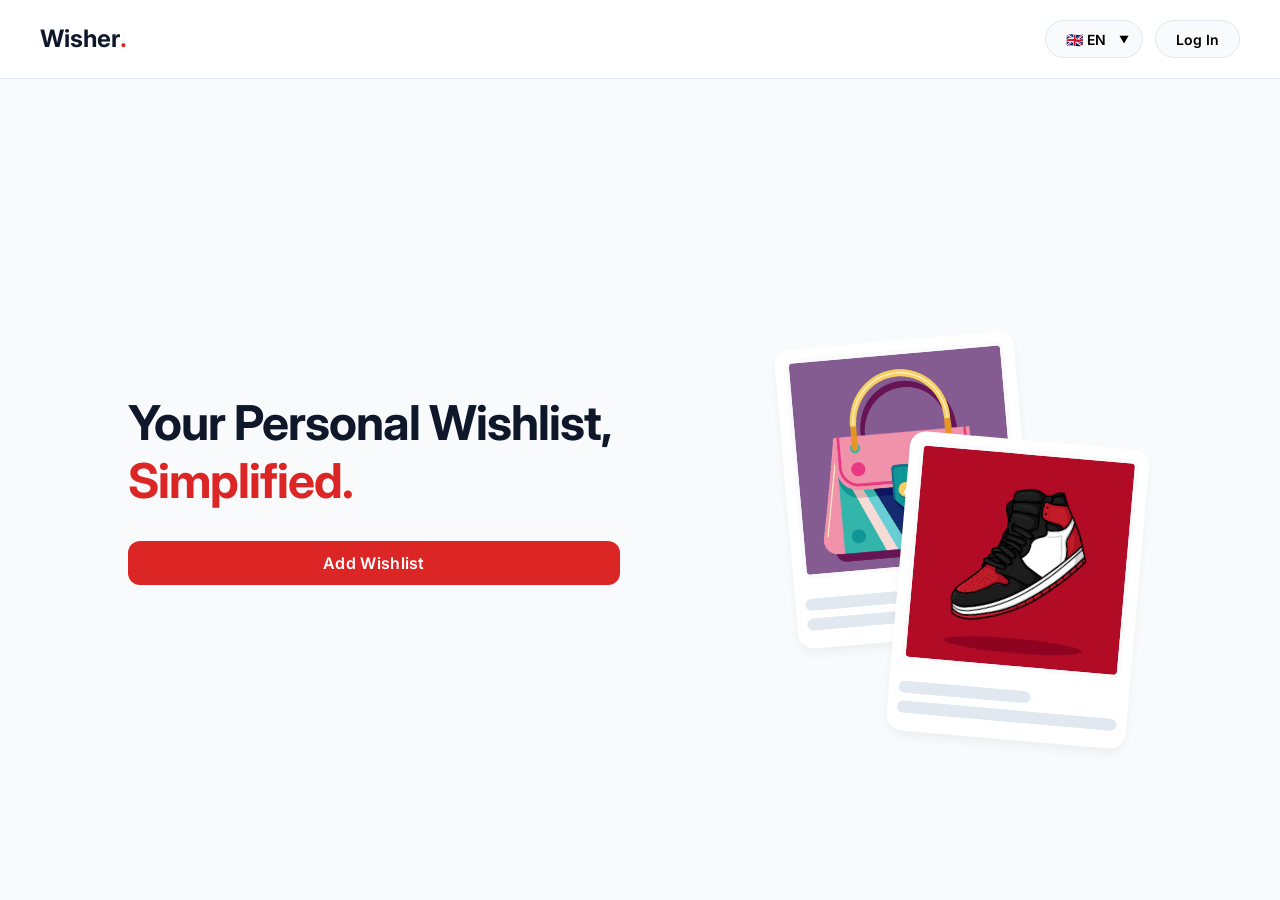
==== commit 62facdf3: "commit" ====
--- a/index.html
+++ b/index.html
@@ -3,8 +3,7 @@
 <head>
     <meta charset="UTF-8">
     <meta name="viewport" content="width=device-width, initial-scale=1.0">
-    <title>Wisher - Your Personal Wishlist</title>
-    <!-- Favicon Configuration -->
+    <title>Wisher</title>
     <link rel="icon" href="assets/mini-logo.png">
     <link rel="stylesheet" href="css/style.css">
     <link href="https://fonts.googleapis.com/css2?family=Inter:wght@400;500;600;700&display=swap" rel="stylesheet">
@@ -12,11 +11,9 @@
 <body class="landing-body">
     <nav class="navbar main-navbar">
         <div class="brand">
-            <!-- Penyelarasan Vertikal & Tanda Titik Putih Bersih -->
             <h2 class="brand-text">Wisher<span class="dot highlight-dot">.</span></h2>
         </div>
         <div class="nav-actions">
-            <!-- Penyelarasan Estetika Language & Login Button -->
             <div class="custom-select-wrapper">
                 <select class="lang-select nav-btn" onchange="changeLang(this.value)">
                     <option value="en">🇬🇧 EN</option>
@@ -34,7 +31,6 @@
         </div>
         <div class="hero-visual">
             <div class="mockup-card">
-                <!-- Restorasi Path Gambar Lokal (Shopping Bag) -->
                 <img src="assets/bag.png" alt="Shopping Bag Vector" class="mockup-img">
                 <div class="mockup-text">
                     <div class="line short"></div>
@@ -42,7 +38,6 @@
                 </div>
             </div>
             <div class="mockup-card float">
-                <!-- Restorasi Path Gambar Lokal (Shoes) -->
                 <img src="assets/shoes.png" alt="Shoes Vector" class="mockup-img">
                 <div class="mockup-text">
                     <div class="line short"></div>
--- a/css/style.css
+++ b/css/style.css
@@ -76,11 +76,18 @@
 .hero .highlight { color: var(--primary-red); }
 .cta-btn { width: auto; font-size: 16px; padding: 14px 32px; }
 .hero-visual { flex: 1; position: relative; display: flex; justify-content: center; align-items: center; height: 400px; }
-.mockup-card { background: var(--bg-white); padding: 16px; border-radius: 16px; box-shadow: var(--shadow-md); width: 240px; position: absolute; z-index: 2; transform: rotate(-5deg); transition: var(--transition); }
+
+/* Perbaikan Outline (Padding Diperkecil) dan Jarak Antar Card (Translate Ditambah) */
+.mockup-card { background: var(--bg-white); padding: 10px; border-radius: 16px; box-shadow: var(--shadow-md); width: 240px; position: absolute; z-index: 2; transform: rotate(-5deg); transition: var(--transition); }
 .mockup-card:hover { transform: rotate(0) scale(1.05); z-index: 4; }
-.mockup-card.float { z-index: 3; transform: rotate(5deg) translate(60px, 80px); }
-.mockup-card.float:hover { transform: rotate(0) scale(1.05) translate(60px, 80px); z-index: 4; }
-.mockup-img { width: 100%; aspect-ratio: 1 / 1; border-radius: 8px; background: var(--bg-light); object-fit: contain; padding: 12px; }
+.mockup-card.float { z-index: 3; transform: rotate(5deg) translate(120px, 90px); }
+.mockup-card.float:hover { transform: rotate(0) scale(1.05) translate(120px, 90px); z-index: 4; }
+.mockup-img { width: 100%; aspect-ratio: 1 / 1; border-radius: 8px; background: var(--bg-light); object-fit: contain; padding: 4px; } 
+
+.mockup-text { margin-top: 16px; }
+.mockup-text .line { height: 12px; border-radius: 6px; background: var(--border-color); margin-bottom: 8px; }
+.mockup-text .line.short { width: 60%; }
+.mockup-text .line.long { width: 100%; }
 
 /* --- BUTTONS AESTHETICS --- */
 .primary-btn, .secondary-btn {
@@ -120,8 +127,8 @@
 }
 .sidebar.collapsed { width: 72px; padding: 24px 16px; }
 .sidebar.collapsed .hide-on-collapse { display: none !important; }
-.sidebar.collapsed .show-on-collapse { display: flex !important; justify-content: center; align-items: center; text-align: center; }
-.sidebar-actions { margin-bottom: 32px; }
+.sidebar.collapsed .show-on-collapse { display: block !important; text-align: center; }
+.sidebar-actions { margin-bottom: 32px; } 
 
 .sidebar-toggle-btn {
     position: absolute; right: -14px; top: 30px; width: 28px; height: 28px; border-radius: 50%;
@@ -143,15 +150,6 @@
 .col-header:hover { background: var(--bg-light); }
 .col-header.active { background: rgba(220, 38, 38, 0.08); color: var(--primary-red); }
 
-/* Sidebar Expandable Menu */
-.wl-list { list-style: none; padding-left: 24px; margin-top: 4px; display: none; }
-.wl-list.expanded { display: block; animation: fadeIn 0.3s ease; }
-.wl-item {
-    display: flex; justify-content: space-between; align-items: center; padding: 8px 12px;
-    border-radius: 8px; font-size: 13px; font-weight: 500; color: var(--text-gray); transition: var(--transition);
-}
-.wl-item:hover { background: var(--bg-light); color: var(--text-dark); }
-
 /* Drag and Drop Visuals */
 .dragging { opacity: 0.5; transform: scale(0.98); }
 .drag-over { border: 2px dashed var(--primary-red) !important; background-color: rgba(220, 38, 38, 0.05) !important; }
@@ -166,6 +164,15 @@
 }
 .icon-btn:hover { background: var(--bg-white); color: var(--primary-red); box-shadow: var(--shadow-sm); }
 .icon-btn.delete:hover { color: #dc2626; background: #fee2e2; }
+
+/* Sidebar Expandable Sub-list */
+.wl-list { list-style: none; padding-left: 24px; margin-top: 4px; display: none; }
+.wl-list.expanded { display: block; animation: fadeIn 0.3s ease; }
+.wl-item {
+    display: flex; justify-content: space-between; align-items: center; padding: 8px 12px;
+    border-radius: 8px; font-size: 13px; font-weight: 500; color: var(--text-gray); transition: var(--transition);
+}
+.wl-item:hover { background: var(--bg-light); color: var(--text-dark); }
 
 /* Sidebar Profile */
 .sidebar-profile { margin-top: auto; padding-top: 16px; border-top: 1px solid var(--border-color); position: relative; }
